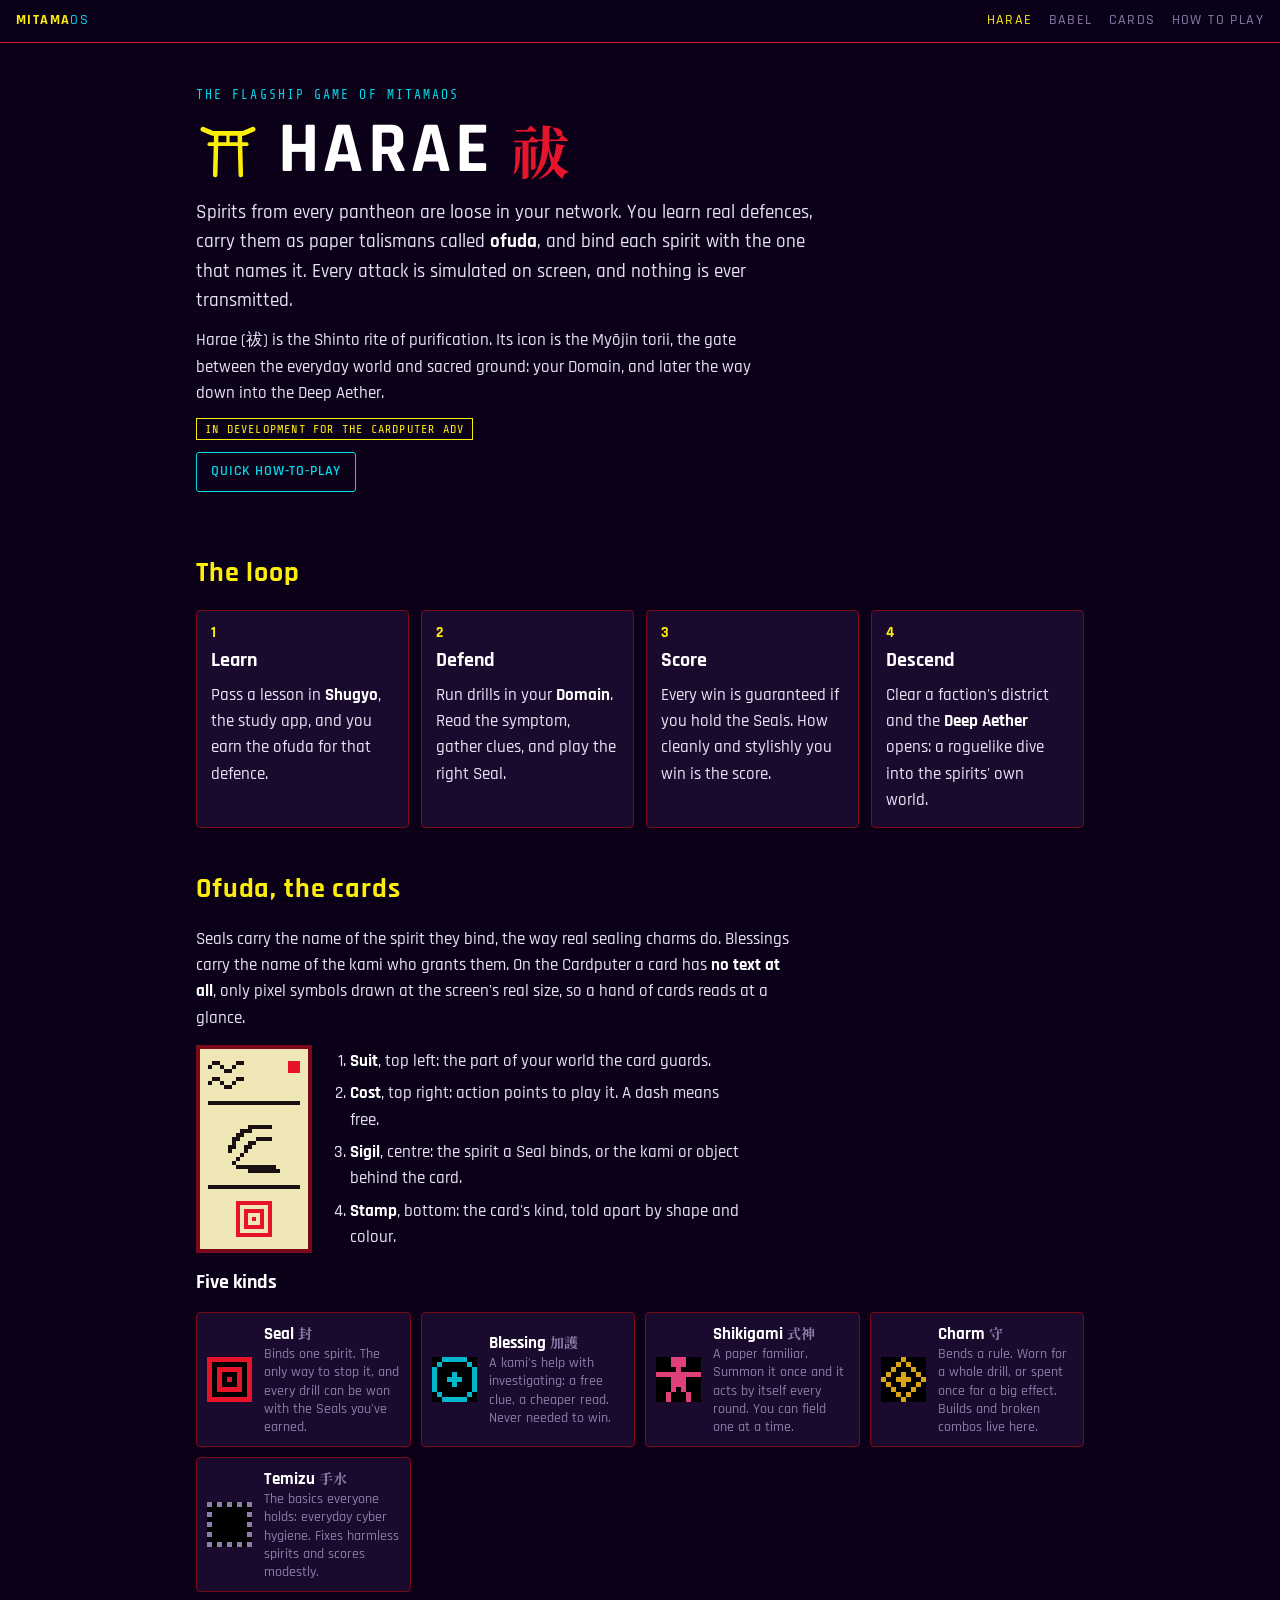
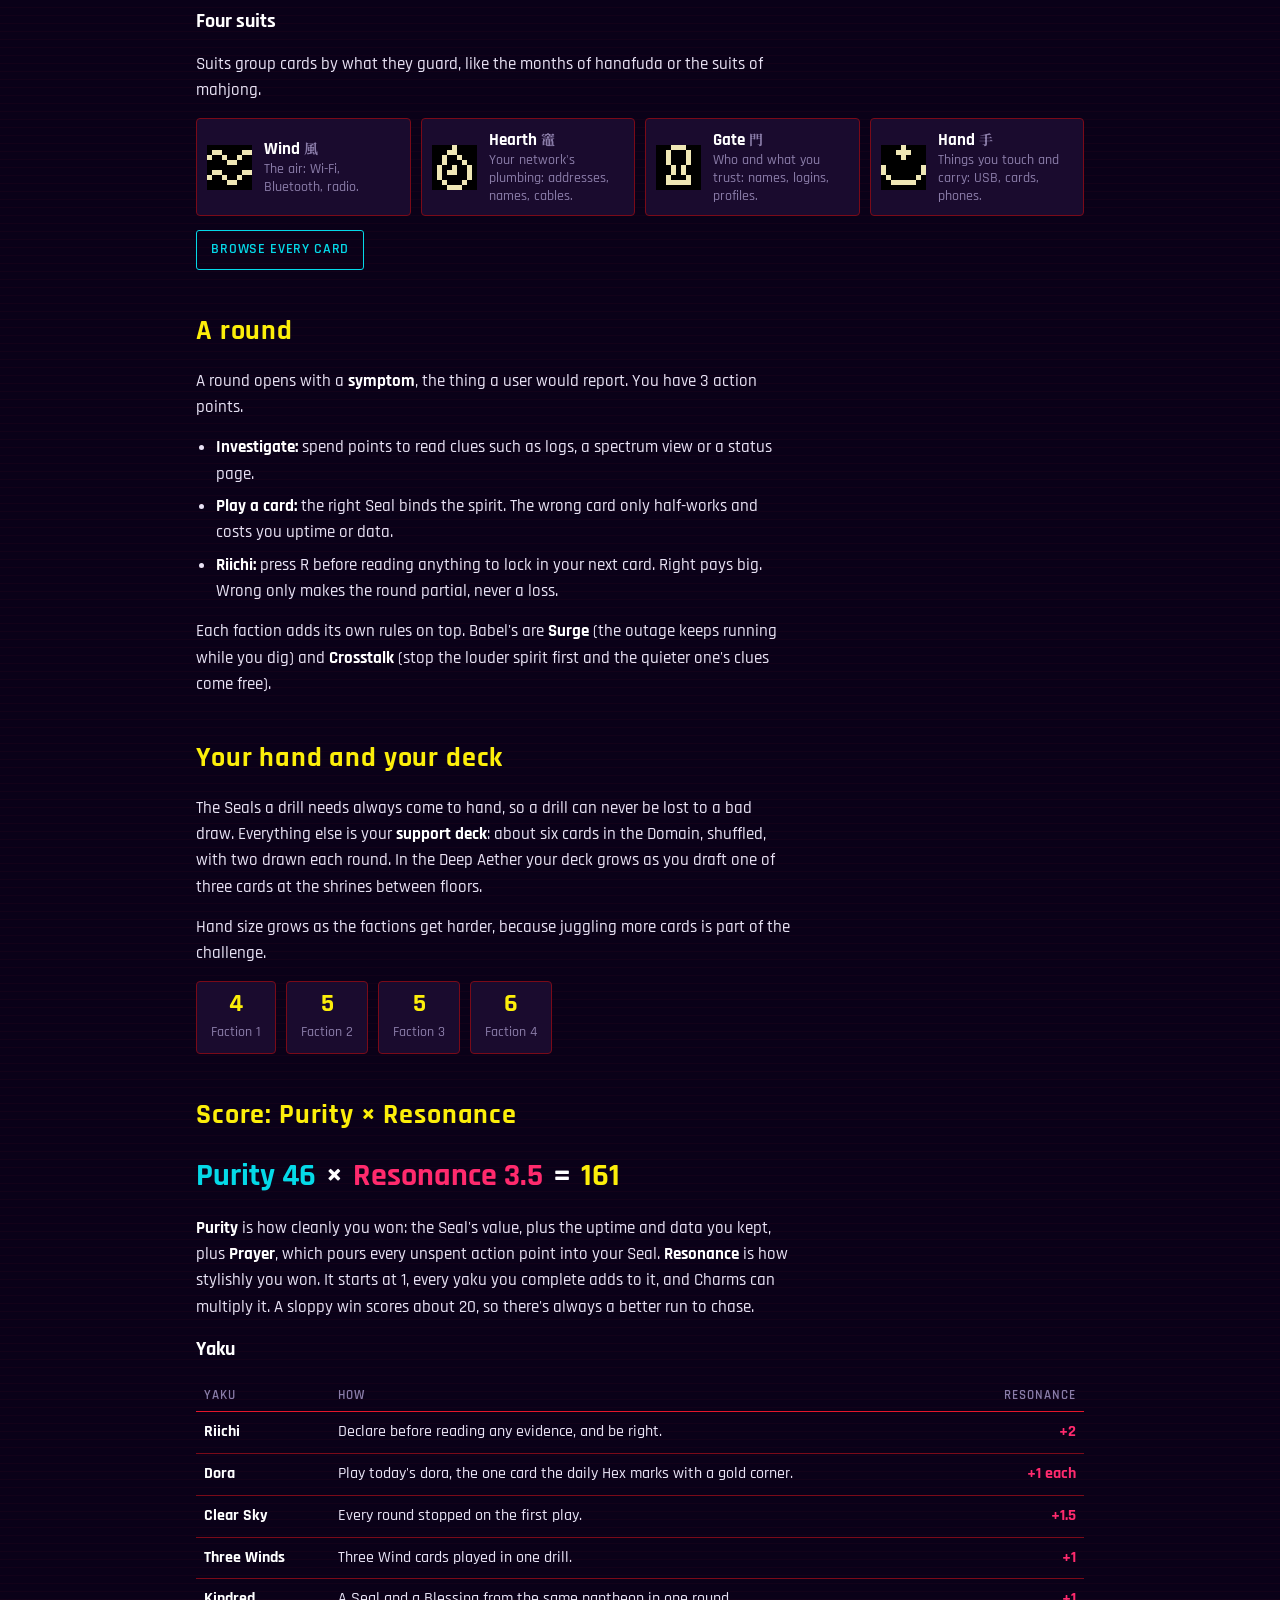
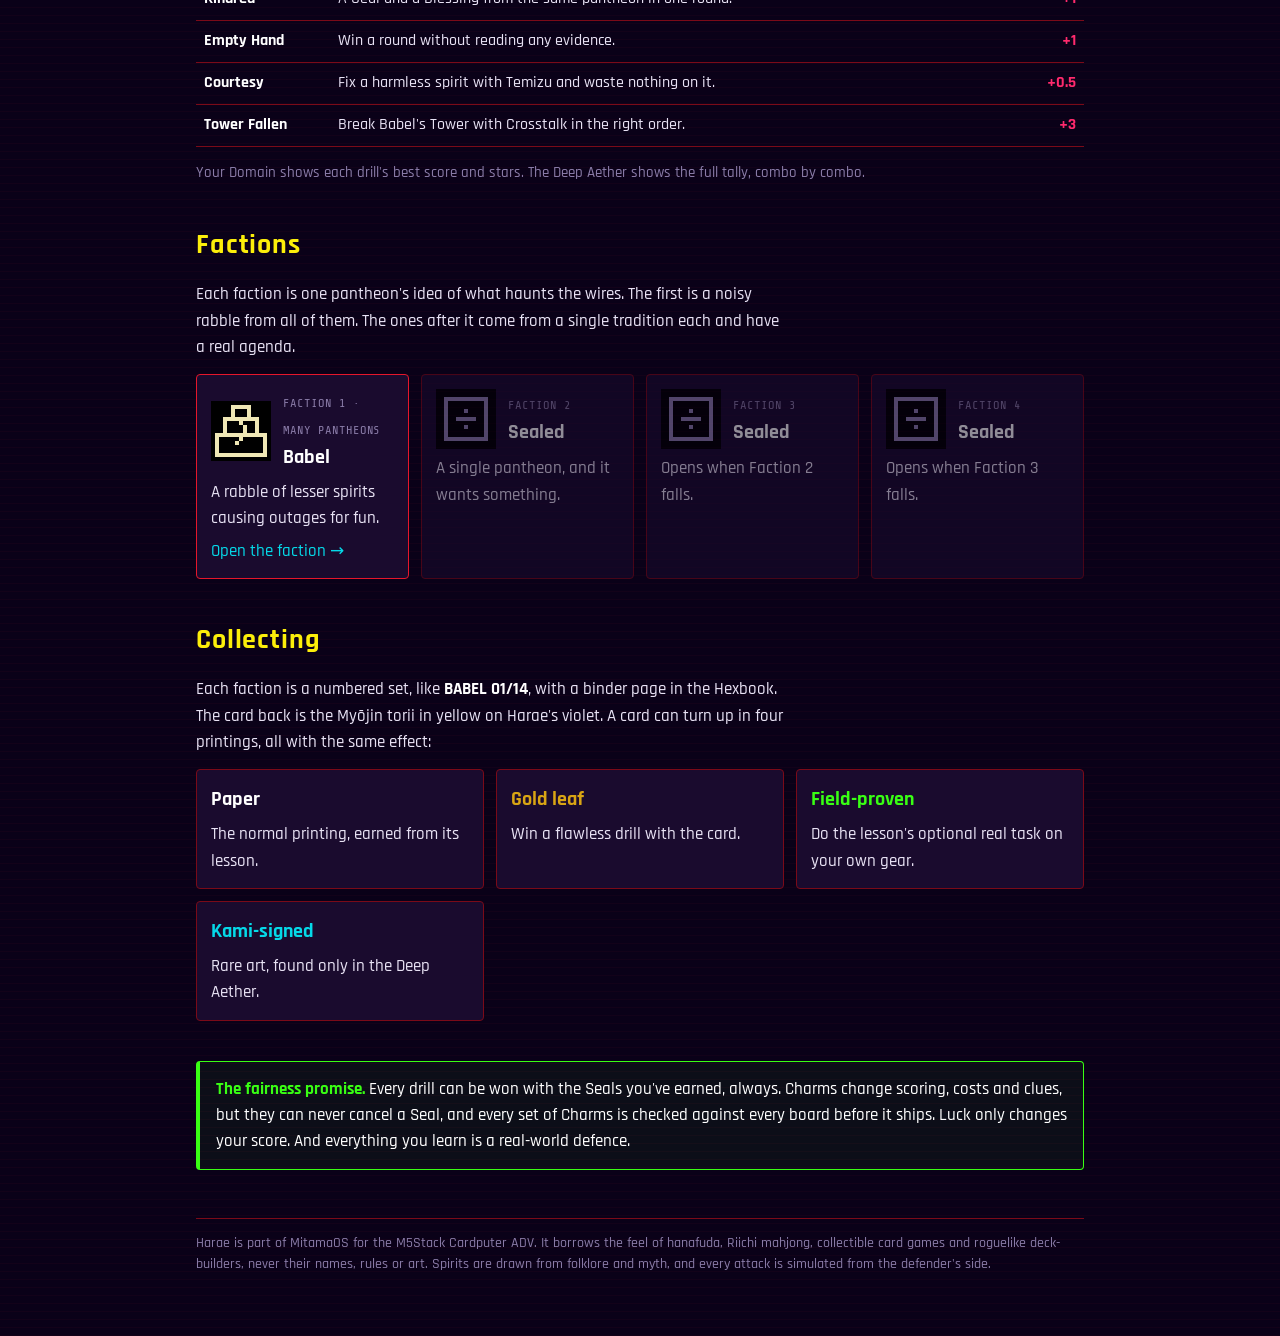
==== docs/harae/index.html @ 8ae55096 "Harae: design hub, Babel faction page and card gallery docs/harae/ holds the public design pages: in" ====
<!doctype html>
<html lang="en">
<head>
<meta charset="utf-8">
<meta name="viewport" content="width=device-width, initial-scale=1">
<title>Harae Design</title>
<meta name="description" content="The design of Harae, the card game in MitamaOS: learn real network defences, carry them as ofuda talismans, and purify the spirits of every pantheon.">
<link rel="preconnect" href="https://fonts.googleapis.com">
<link rel="preconnect" href="https://fonts.gstatic.com" crossorigin>
<link href="https://fonts.googleapis.com/css2?family=Rajdhani:wght@500;600;700&family=Share+Tech+Mono&family=Noto+Serif+JP:wght@900&display=swap" rel="stylesheet">
<link rel="stylesheet" href="harae.css">
<style>
.torii{width:64px;height:64px;flex:none}
.loop{display:grid;grid-template-columns:repeat(auto-fit,minmax(190px,1fr));gap:12px;counter-reset:s}
.loop .box{position:relative;padding-top:34px}
.loop .box::before{counter-increment:s;content:counter(s);position:absolute;top:10px;left:14px;color:var(--yellow);font-weight:700;font-size:15px;letter-spacing:.1em}
.fac{display:grid;grid-template-columns:repeat(auto-fill,minmax(200px,1fr));gap:12px}
.fac a.box{color:inherit;border-color:var(--red)}
.fac a.box:hover{background:#24103d;text-decoration:none}
.fac .locked{opacity:.55}
.fac canvas{width:60px;height:60px}
.hand{display:flex;gap:10px;flex-wrap:wrap}
.hand div{background:var(--panel);border:1px solid var(--red-dim);padding:8px 14px;border-radius:4px;text-align:center}
.hand b{display:block;font-size:26px;color:var(--yellow);line-height:1.1}
.hand small{color:var(--dim)}
.anat{display:flex;gap:18px;align-items:center;flex-wrap:wrap}
.anat canvas{width:116px;height:208px}
.anat ol{margin:0;padding-left:20px;display:flex;flex-direction:column;gap:6px;color:var(--text);max-width:46ch}
</style>
</head>
<body>
<nav><a class="home" href="../index.html"><b>Mitama</b>OS</a><span class="links"><a href="index.html" aria-current="page">Harae</a><a href="babel.html">Babel</a><a href="cards.html">Cards</a><a href="../harae.html">How to play</a></span></nav>
<div class="wrap">

<header class="hero">
  <span class="kicker">The flagship game of MitamaOS</span>
  <h1><svg class="torii" viewBox="0 0 24 24" fill="none" stroke="#FCEE0A" stroke-linecap="round" stroke-linejoin="round" aria-hidden="true"><polyline points="2.6,4.2 6.4,5.8 17.6,5.8 21.4,4.2" stroke-width="1.8"/><line x1="5" y1="9.8" x2="19" y2="9.8" stroke-width="1.4"/><line x1="7.6" y1="5.8" x2="7.2" y2="21.4" stroke-width="1.7"/><line x1="16.4" y1="5.8" x2="16.8" y2="21.4" stroke-width="1.7"/><line x1="12" y1="5.8" x2="12" y2="9.8" stroke-width="1.2"/></svg>HARAE<span class="jp">祓</span></h1>
  <p>Spirits from every pantheon are loose in your network. You learn real defences, carry them as paper talismans called <b>ofuda</b>, and bind each spirit with the one that names it. Every attack is simulated on screen, and nothing is ever transmitted.</p>
  <p class="txt" style="font-size:17px">Harae (祓) is the Shinto rite of purification. Its icon is the Myōjin torii, the gate between the everyday world and sacred ground: your Domain, and later the way down into the Deep Aether.</p>
  <span class="badge">IN DEVELOPMENT FOR THE CARDPUTER ADV</span>
  <p><a class="btn" href="../harae.html">Quick how-to-play</a></p>
</header>

<section>
  <h2>The loop</h2>
  <div class="loop">
    <div class="box"><h3>Learn</h3><p class="txt">Pass a lesson in <b>Shugyo</b>, the study app, and you earn the ofuda for that defence.</p></div>
    <div class="box"><h3>Defend</h3><p class="txt">Run drills in your <b>Domain</b>. Read the symptom, gather clues, and play the right Seal.</p></div>
    <div class="box"><h3>Score</h3><p class="txt">Every win is guaranteed if you hold the Seals. How cleanly and stylishly you win is the score.</p></div>
    <div class="box"><h3>Descend</h3><p class="txt">Clear a faction's district and the <b>Deep Aether</b> opens: a roguelike dive into the spirits' own world.</p></div>
  </div>
</section>

<section>
  <h2>Ofuda, the cards</h2>
  <p class="txt">Seals carry the name of the spirit they bind, the way real sealing charms do. Blessings carry the name of the kami who grants them. On the Cardputer a card has <b>no text at all</b>, only pixel symbols drawn at the screen's real size, so a hand of cards reads at a glance.</p>
  <div class="anat"><canvas id="anat" class="px" width="116" height="208"></canvas>
    <ol><li><b>Suit</b>, top left: the part of your world the card guards.</li><li><b>Cost</b>, top right: action points to play it. A dash means free.</li><li><b>Sigil</b>, centre: the spirit a Seal binds, or the kami or object behind the card.</li><li><b>Stamp</b>, bottom: the card's kind, told apart by shape and colour.</li></ol></div>
  <h3>Five kinds</h3>
  <div class="legend" id="kinds"></div>
  <h3>Four suits</h3>
  <p class="txt">Suits group cards by what they guard, like the months of hanafuda or the suits of mahjong.</p>
  <div class="legend" id="suits"></div>
  <p><a class="btn" href="cards.html">Browse every card</a></p>
</section>

<section>
  <h2>A round</h2>
  <p class="txt">A round opens with a <b>symptom</b>, the thing a user would report. You have 3 action points.</p>
  <ul>
    <li><b>Investigate:</b> spend points to read clues such as logs, a spectrum view or a status page.</li>
    <li><b>Play a card:</b> the right Seal binds the spirit. The wrong card only half-works and costs you uptime or data.</li>
    <li><b>Riichi:</b> press R before reading anything to lock in your next card. Right pays big. Wrong only makes the round partial, never a loss.</li>
  </ul>
  <p class="txt">Each faction adds its own rules on top. Babel's are <b>Surge</b> (the outage keeps running while you dig) and <b>Crosstalk</b> (stop the louder spirit first and the quieter one's clues come free).</p>
</section>

<section>
  <h2>Your hand and your deck</h2>
  <p class="txt">The Seals a drill needs always come to hand, so a drill can never be lost to a bad draw. Everything else is your <b>support deck</b>: about six cards in the Domain, shuffled, with two drawn each round. In the Deep Aether your deck grows as you draft one of three cards at the shrines between floors.</p>
  <p class="txt">Hand size grows as the factions get harder, because juggling more cards is part of the challenge.</p>
  <div class="hand"><div><b>4</b><small>Faction 1</small></div><div><b>5</b><small>Faction 2</small></div><div><b>5</b><small>Faction 3</small></div><div><b>6</b><small>Faction 4</small></div></div>
</section>

<section>
  <h2>Score: Purity × Resonance</h2>
  <div class="math"><span class="p">Purity 46</span><span>×</span><span class="r">Resonance 3.5</span><span>=</span><span class="s">161</span></div>
  <p class="txt"><b>Purity</b> is how cleanly you won: the Seal's value, plus the uptime and data you kept, plus <b>Prayer</b>, which pours every unspent action point into your Seal. <b>Resonance</b> is how stylishly you won. It starts at 1, every yaku you complete adds to it, and Charms can multiply it. A sloppy win scores about 20, so there's always a better run to chase.</p>
  <h3>Yaku</h3>
  <div class="scroll"><table class="tbl"><thead><tr><th>Yaku</th><th>How</th><th style="text-align:right">Resonance</th></tr></thead><tbody>
    <tr><td><b>Riichi</b></td><td>Declare before reading any evidence, and be right.</td><td class="n">+2</td></tr>
    <tr><td><b>Dora</b></td><td>Play today's dora, the one card the daily Hex marks with a gold corner.</td><td class="n">+1 each</td></tr>
    <tr><td><b>Clear Sky</b></td><td>Every round stopped on the first play.</td><td class="n">+1.5</td></tr>
    <tr><td><b>Three Winds</b></td><td>Three Wind cards played in one drill.</td><td class="n">+1</td></tr>
    <tr><td><b>Kindred</b></td><td>A Seal and a Blessing from the same pantheon in one round.</td><td class="n">+1</td></tr>
    <tr><td><b>Empty Hand</b></td><td>Win a round without reading any evidence.</td><td class="n">+1</td></tr>
    <tr><td><b>Courtesy</b></td><td>Fix a harmless spirit with Temizu and waste nothing on it.</td><td class="n">+0.5</td></tr>
    <tr><td><b>Tower Fallen</b></td><td>Break Babel's Tower with Crosstalk in the right order.</td><td class="n">+3</td></tr>
  </tbody></table></div>
  <p class="cap">Your Domain shows each drill's best score and stars. The Deep Aether shows the full tally, combo by combo.</p>
</section>

<section>
  <h2>Factions</h2>
  <p class="txt">Each faction is one pantheon's idea of what haunts the wires. The first is a noisy rabble from all of them. The ones after it come from a single tradition each and have a real agenda.</p>
  <div class="fac" id="fac"></div>
</section>

<section>
  <h2>Collecting</h2>
  <p class="txt">Each faction is a numbered set, like <b>BABEL 01/14</b>, with a binder page in the Hexbook. The card back is the Myōjin torii in yellow on Harae's violet. A card can turn up in four printings, all with the same effect:</p>
  <div class="grid">
    <div class="box"><h3>Paper</h3><p class="txt">The normal printing, earned from its lesson.</p></div>
    <div class="box"><h3 style="color:var(--gold)">Gold leaf</h3><p class="txt">Win a flawless drill with the card.</p></div>
    <div class="box"><h3 style="color:var(--green)">Field-proven</h3><p class="txt">Do the lesson's optional real task on your own gear.</p></div>
    <div class="box"><h3 style="color:var(--cyan)">Kami-signed</h3><p class="txt">Rare art, found only in the Deep Aether.</p></div>
  </div>
</section>

<section>
  <div class="promise"><p><b>The fairness promise.</b> Every drill can be won with the Seals you've earned, always. Charms change scoring, costs and clues, but they can never cancel a Seal, and every set of Charms is checked against every board before it ships. Luck only changes your score. And everything you learn is a real-world defence.</p></div>
</section>

<footer>Harae is part of MitamaOS for the M5Stack Cardputer ADV. It borrows the feel of hanafuda, Riichi mahjong, collectible card games and roguelike deck-builders, never their names, rules or art. Spirits are drawn from folklore and myth, and every attack is simulated from the defender's side.</footer>
</div>
<script src="ofuda.js"></script>
<script>
(function(){const O=window.Ofuda;
O.slipS(document.getElementById("anat").getContext("2d"),0,0,O.card("frames"),4,false);
function leg(id,obj,isKind){const el=document.getElementById(id);for(const k in obj){const v=obj[k];const d=document.createElement("div");d.className="sym";
  d.innerHTML=`<canvas width="27" height="27"></canvas><div><b>${v.name} <span class="jp" style="color:var(--dim);font-size:14px">${v.jp}</span></b><small>${v.desc}</small></div>`;el.appendChild(d);
  const x=d.querySelector("canvas").getContext("2d");x.fillStyle="#000";x.fillRect(0,0,27,27);O.bm(x,k,0,0,isKind?O.INK[k]:"#efe7b5",3)}}
leg("kinds",O.KINDS,true);leg("suits",O.SUITS,false);
const F=[["babel.html","tower","Babel","Faction 1 · Many pantheons","A rabble of lesser spirits causing outages for fun.",false],
 [null,"sealed","Sealed","Faction 2","A single pantheon, and it wants something.",true],
 [null,"sealed","Sealed","Faction 3","Opens when Faction 2 falls.",true],
 [null,"sealed","Sealed","Faction 4","Opens when Faction 3 falls.",true]];
const fac=document.getElementById("fac");
for(const [href,sp,name,tag,desc,locked] of F){const d=document.createElement(href?"a":"div");if(href)d.href=href;d.className="box"+(locked?" locked":"");
  d.innerHTML=`<div class="t"><canvas class="px" width="60" height="60"></canvas><div><span class="tag">${tag}</span><h3>${name}</h3></div></div><p class="txt">${desc}</p>${href?'<span style="color:var(--cyan)">Open the faction →</span>':""}`;
  fac.appendChild(d);const x=d.querySelector("canvas").getContext("2d");x.fillStyle="#000";x.fillRect(0,0,60,60);O.spirit(x,sp,0,0,locked?"#8c7dad":"#efe7b5",4)}
})();
</script>
</body>
</html>
---- docs/harae/harae.css ----
:root{--red:#E5162B;--red-dim:#7A0A18;--yellow:#FCEE0A;--magenta:#FF2A6D;--cyan:#05D9E8;--green:#39FF14;--bg:#0A0118;--panel:#1A0B2E;--dim:#8A7CA8;--text:#e8e2f4;--ember:#ff6d00;--gold:#d9a514;--rose:#e0407a}
*{box-sizing:border-box}
html,body{margin:0}
body{background:var(--bg);color:#fff;font:17px/1.55 'Rajdhani',system-ui,sans-serif;font-weight:500;
 background-image:repeating-linear-gradient(0deg,rgba(229,22,43,.04) 0 1px,transparent 1px 8px);overflow-x:hidden}
.wrap{max-width:920px;margin:0 auto;padding:0 16px 60px}
a{color:var(--cyan);text-decoration:none}
a:hover{text-decoration:underline}
nav{position:sticky;top:0;z-index:20;background:var(--bg);border-bottom:1px solid var(--red);display:flex;flex-wrap:wrap;gap:6px 18px;justify-content:space-between;align-items:center;padding:10px 16px;font-size:14px;letter-spacing:.1em;text-transform:uppercase}
nav .home b{color:var(--yellow)}
nav .links{display:flex;flex-wrap:wrap;gap:4px 16px}
nav .links a{color:var(--dim)}
nav .links a[aria-current]{color:var(--yellow)}
h1,h2,h3{margin:0;text-wrap:balance}
p{margin:0}
.hero{padding:44px 0 20px;display:flex;flex-direction:column;gap:12px}
.kicker{font:13px 'Share Tech Mono',monospace;letter-spacing:.16em;color:var(--cyan);text-transform:uppercase}
.hero h1{font-size:clamp(44px,9vw,72px);line-height:1;letter-spacing:.06em;display:flex;align-items:center;gap:.25em;flex-wrap:wrap}
.hero h1 .jp{font-family:'Noto Serif JP',serif;color:var(--red);font-size:.8em}
.hero p{font-size:19px;max-width:62ch;color:var(--text)}
.badge{display:inline-block;border:1px solid var(--yellow);color:var(--yellow);font:12px 'Share Tech Mono',monospace;letter-spacing:.1em;padding:3px 8px;align-self:flex-start}
section{display:flex;flex-direction:column;gap:14px;padding-top:40px}
h2{font-size:28px;color:var(--yellow);letter-spacing:.03em}
h3{font-size:20px;color:#fff}
.txt{max-width:66ch;color:var(--text)}
b{color:#fff}
.cap{color:var(--dim);font-size:15px}
.grid{display:grid;grid-template-columns:repeat(auto-fill,minmax(240px,1fr));gap:12px}
.box{background:var(--panel);border:1px solid var(--red-dim);border-radius:4px;padding:14px;display:flex;flex-direction:column;gap:6px;min-width:0}
.box .t{display:flex;gap:12px;align-items:center}
.px{image-rendering:pixelated;flex:none;background:#000;display:block}
.sym{display:flex;gap:12px;align-items:center;background:var(--panel);border:1px solid var(--red-dim);border-radius:4px;padding:10px;min-width:0}
.sym canvas{image-rendering:pixelated;width:45px;height:45px;flex:none;background:#000}
.sym div{min-width:0;line-height:1.3}
.sym b{display:block}
.sym small{color:var(--dim);font-size:14px;display:block}
.legend{display:grid;grid-template-columns:repeat(auto-fill,minmax(200px,1fr));gap:10px}
.jp{font-family:'Noto Serif JP',serif}
.math{font-size:clamp(22px,5vw,32px);font-weight:700;display:flex;gap:10px;flex-wrap:wrap;align-items:baseline}
.math .p{color:var(--cyan)}.math .r{color:var(--magenta)}.math .s{color:var(--yellow)}
ul{margin:0;padding-left:20px;display:flex;flex-direction:column;gap:6px;max-width:66ch;color:var(--text)}
.tbl{width:100%;border-collapse:collapse;font-size:16px}
.tbl th{text-align:left;color:var(--dim);font-weight:600;font-size:13px;letter-spacing:.08em;text-transform:uppercase;border-bottom:1px solid var(--red);padding:6px 8px}
.tbl td{border-bottom:1px solid var(--red-dim);padding:8px;vertical-align:top;color:var(--text)}
.tbl td.n{color:var(--magenta);font-weight:700;white-space:nowrap;text-align:right}
.scroll{overflow-x:auto;max-width:100%}
.promise{border:1px solid var(--green);border-left-width:4px;background:rgba(57,255,20,.05);padding:14px 16px;border-radius:4px}
.promise b{color:var(--green)}
.quote{color:var(--magenta);font-style:italic}
.tag{font:12px 'Share Tech Mono',monospace;letter-spacing:.08em;text-transform:uppercase;color:var(--dim)}
.screen{background:#1b1b1f;border:1px solid #33333a;border-radius:10px;padding:10px;max-width:520px}
.screen canvas{display:block;width:100%;height:auto}
.btn{display:inline-block;border:1px solid var(--cyan);color:var(--cyan);padding:8px 14px;border-radius:3px;letter-spacing:.06em;text-transform:uppercase;font-size:14px;font-weight:600}
.btn:hover{background:rgba(5,217,232,.1);text-decoration:none}
footer{margin-top:48px;color:var(--dim);font-size:14px;border-top:1px solid var(--red-dim);padding-top:14px}
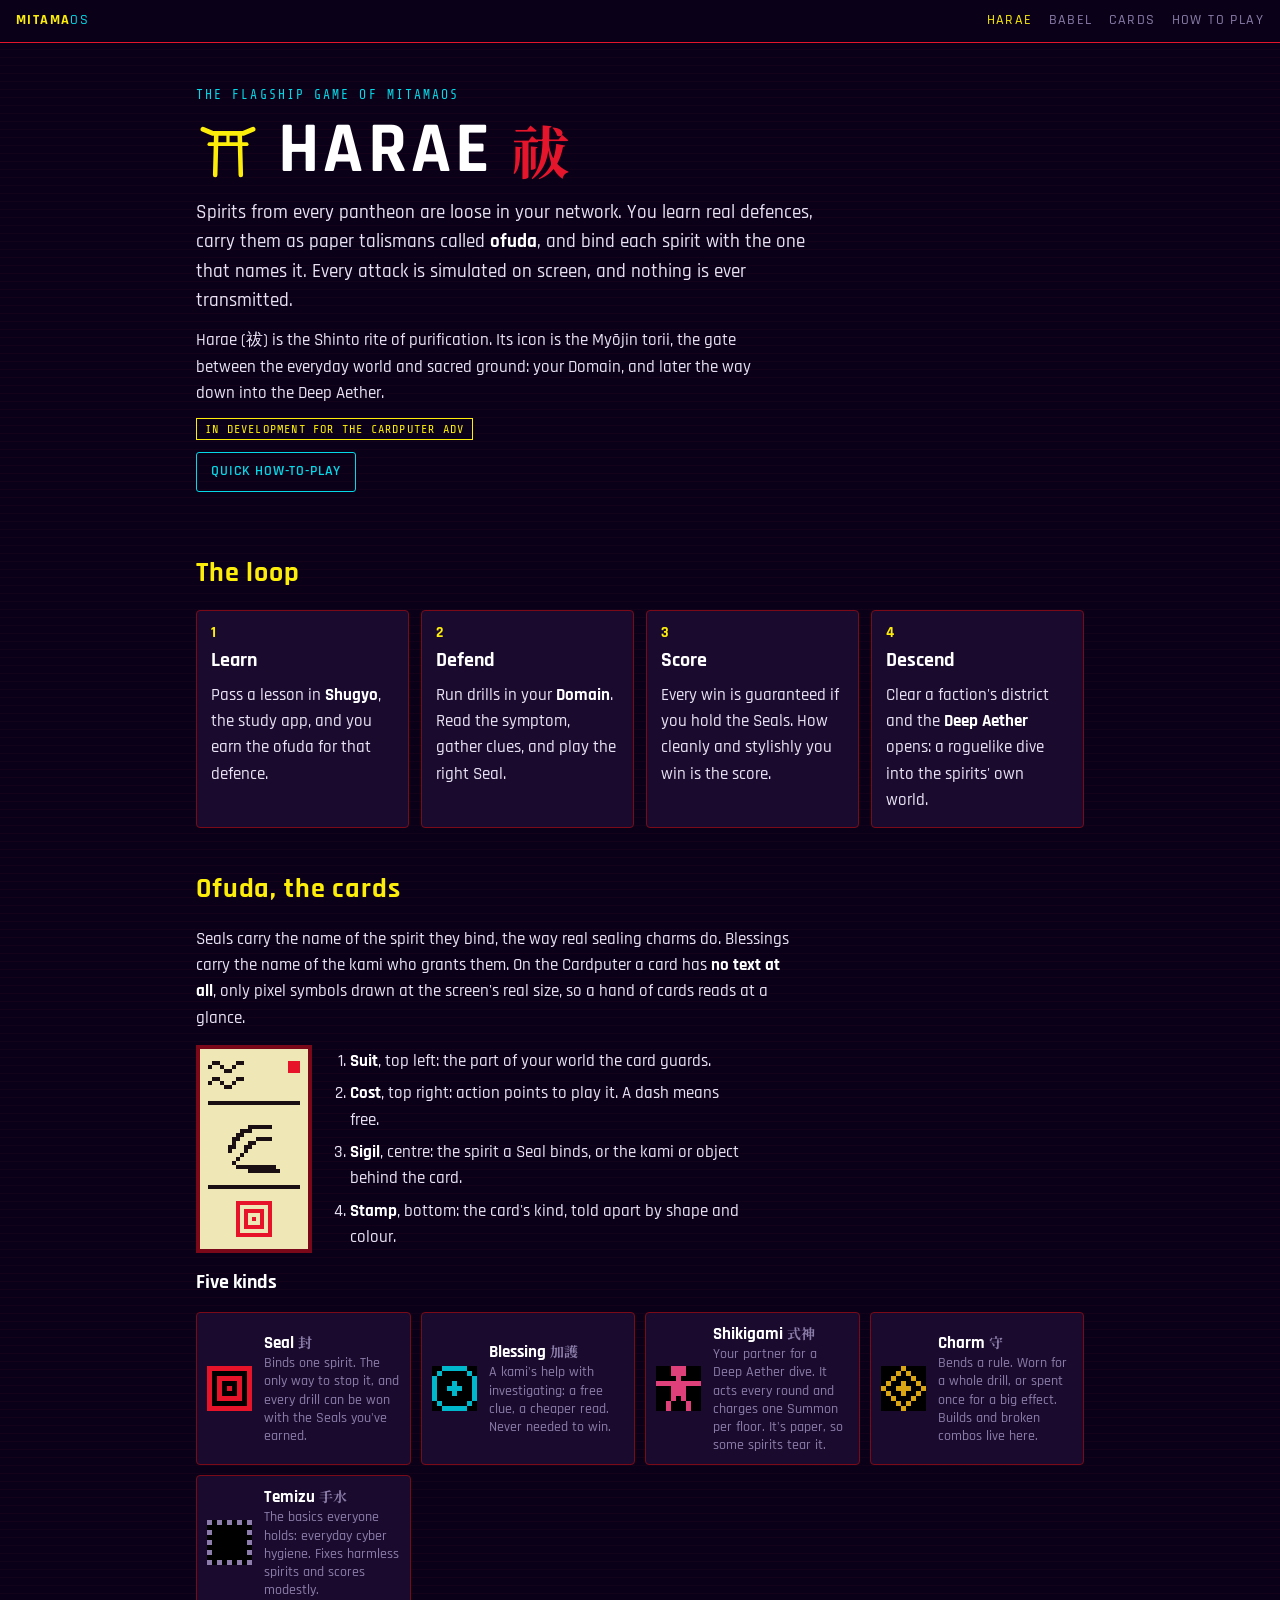
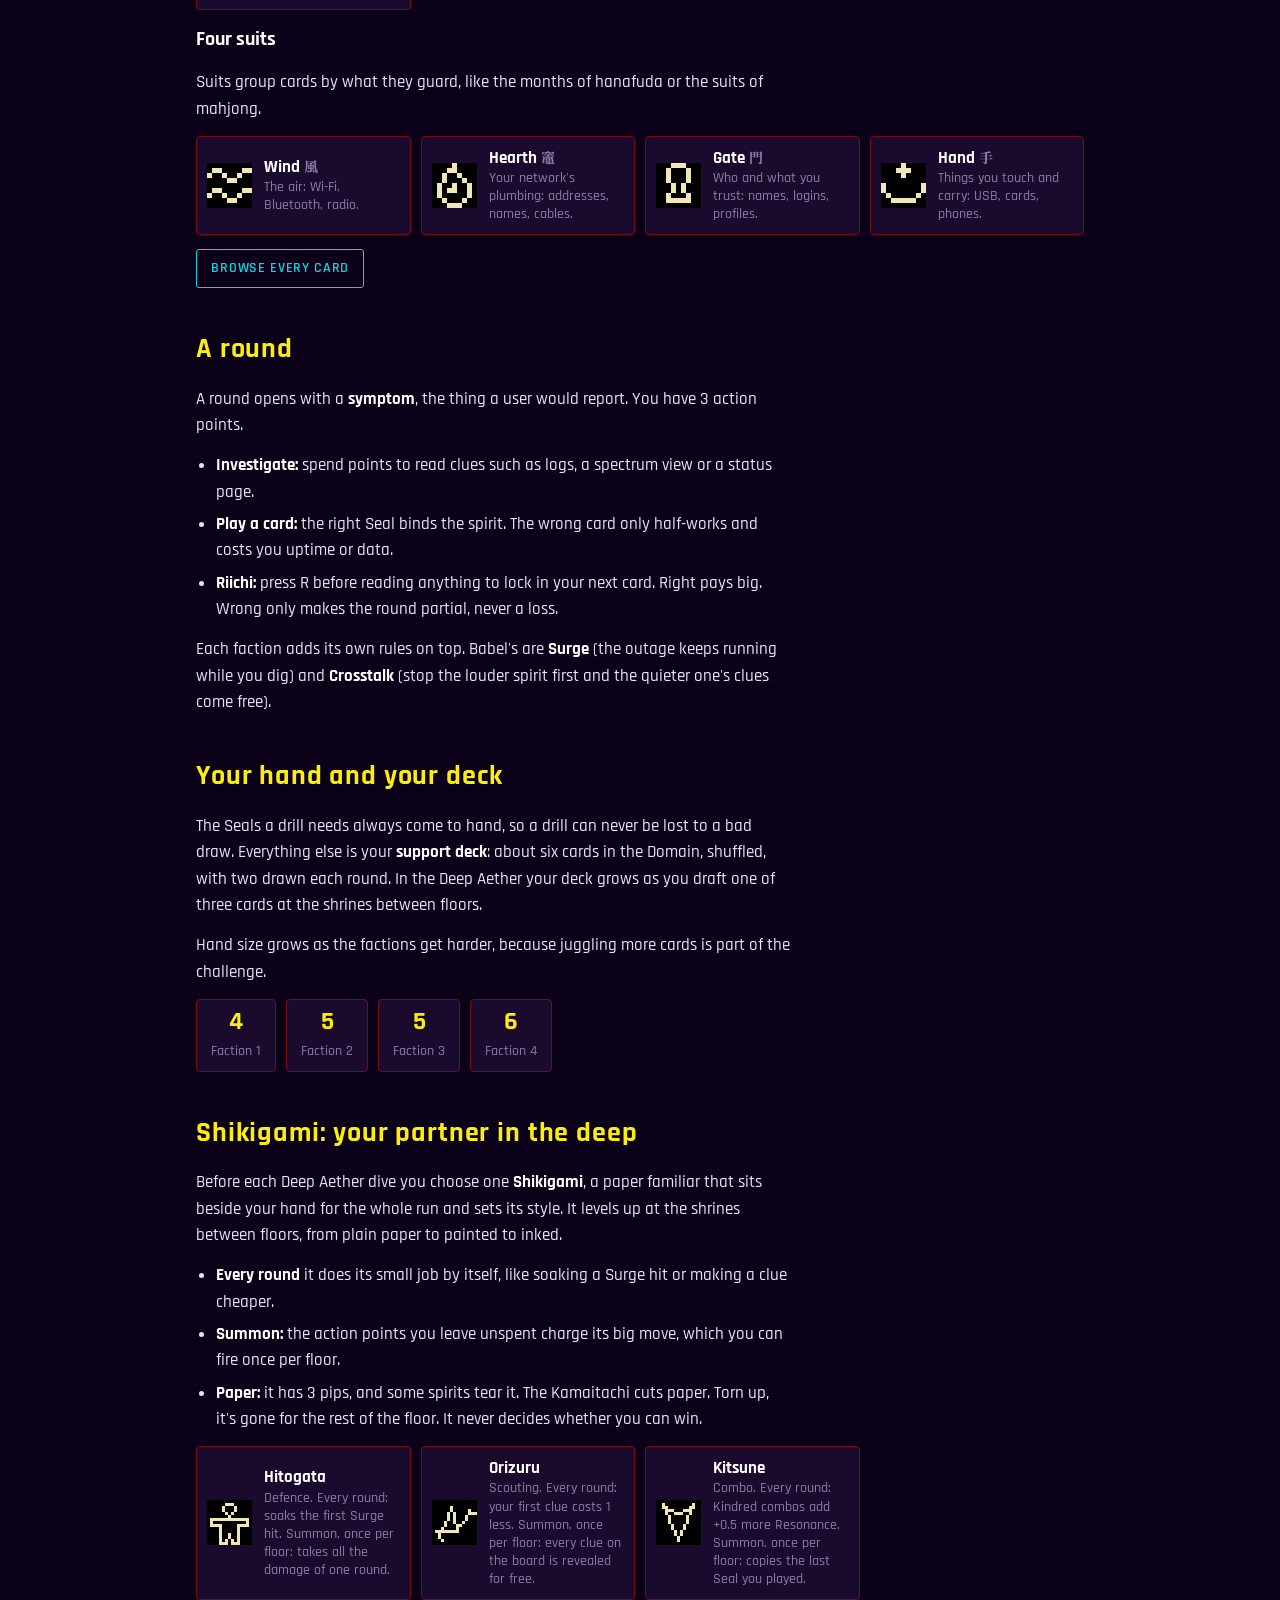
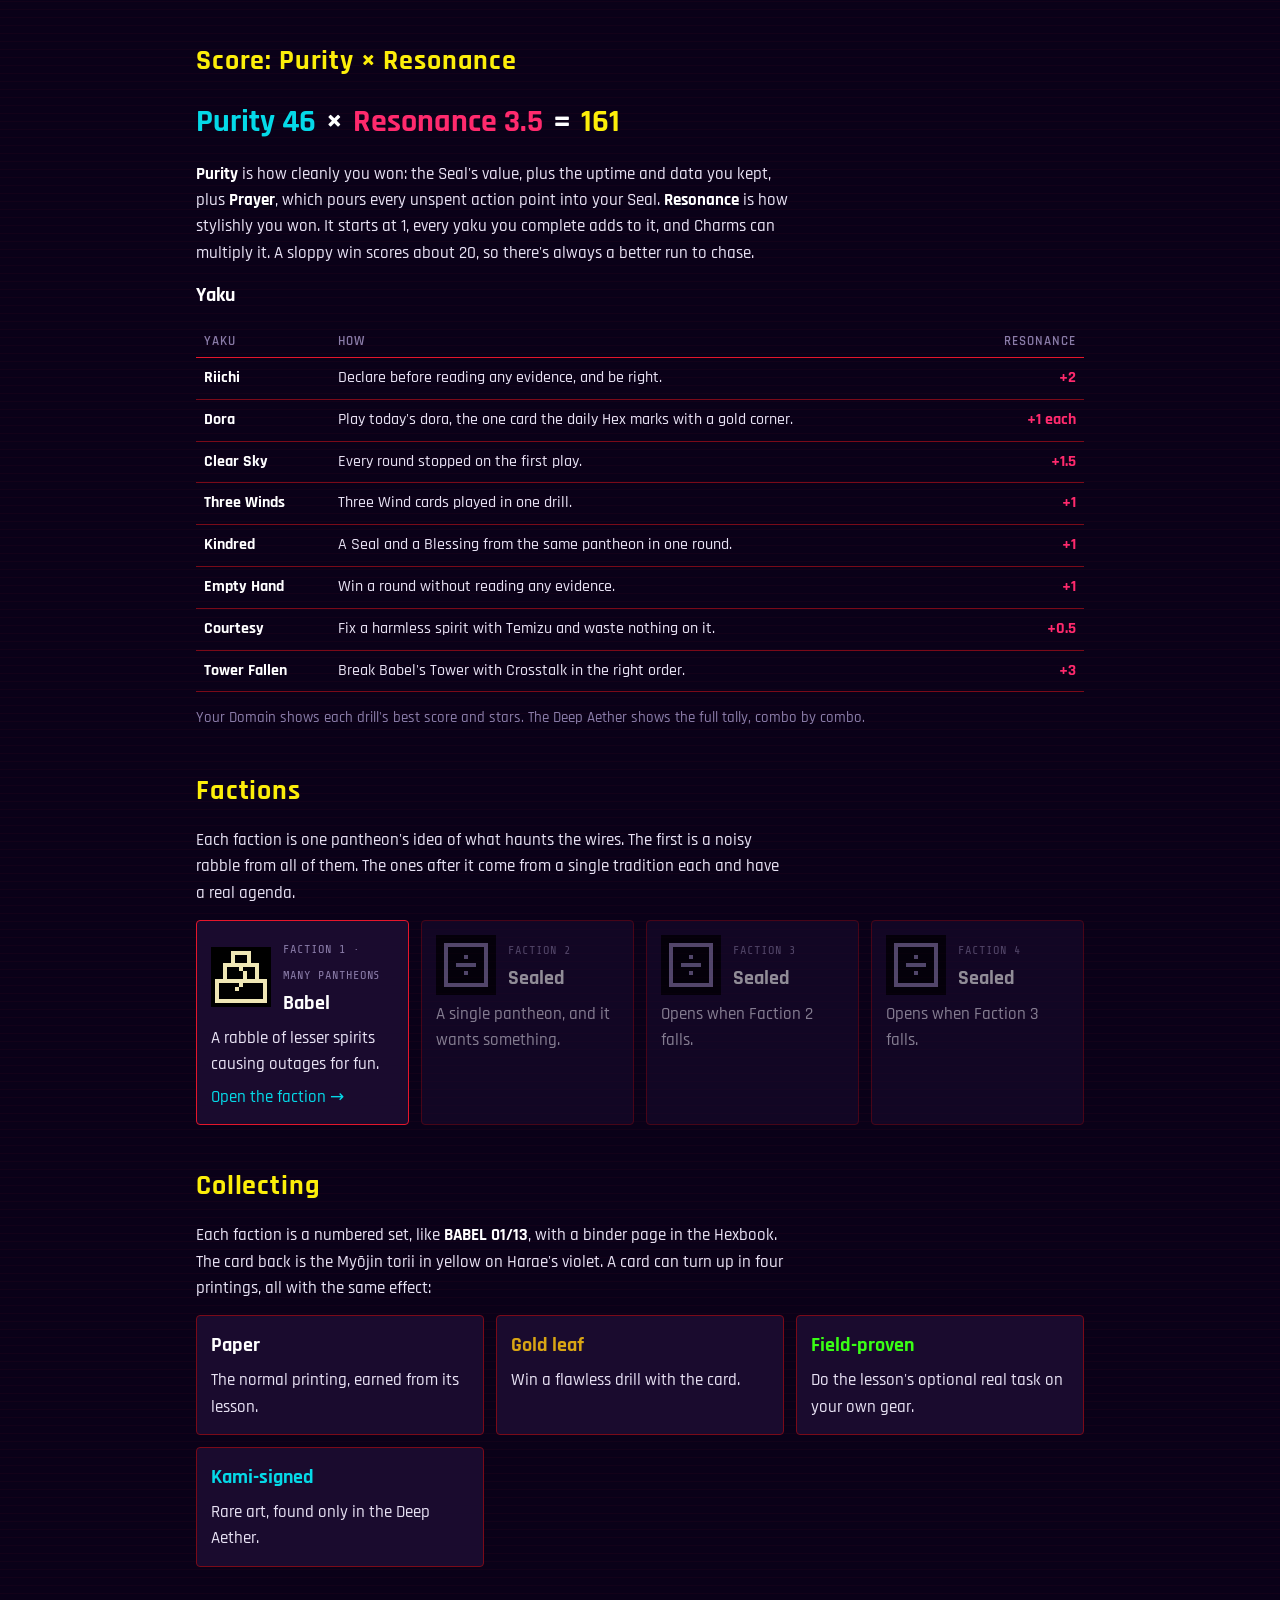
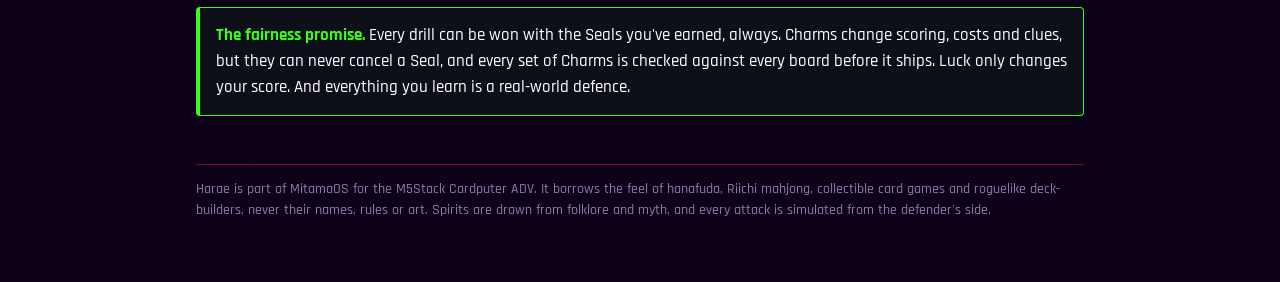
==== commit 78edda2b: "Harae: Shikigami become Deep Aether partners Shikigami leave the Babel set (now 01/13) and get their" ====
--- a/docs/harae/index.html
+++ b/docs/harae/index.html
@@ -83,6 +83,17 @@
 </section>
 
 <section>
+  <h2>Shikigami: your partner in the deep</h2>
+  <p class="txt">Before each Deep Aether dive you choose one <b>Shikigami</b>, a paper familiar that sits beside your hand for the whole run and sets its style. It levels up at the shrines between floors, from plain paper to painted to inked.</p>
+  <ul>
+    <li><b>Every round</b> it does its small job by itself, like soaking a Surge hit or making a clue cheaper.</li>
+    <li><b>Summon:</b> the action points you leave unspent charge its big move, which you can fire once per floor.</li>
+    <li><b>Paper:</b> it has 3 pips, and some spirits tear it. The Kamaitachi cuts paper. Torn up, it's gone for the rest of the floor. It never decides whether you can win.</li>
+  </ul>
+  <div class="legend" id="shiki"></div>
+</section>
+
+<section>
   <h2>Score: Purity × Resonance</h2>
   <div class="math"><span class="p">Purity 46</span><span>×</span><span class="r">Resonance 3.5</span><span>=</span><span class="s">161</span></div>
   <p class="txt"><b>Purity</b> is how cleanly you won: the Seal's value, plus the uptime and data you kept, plus <b>Prayer</b>, which pours every unspent action point into your Seal. <b>Resonance</b> is how stylishly you won. It starts at 1, every yaku you complete adds to it, and Charms can multiply it. A sloppy win scores about 20, so there's always a better run to chase.</p>
@@ -108,7 +119,7 @@
 
 <section>
   <h2>Collecting</h2>
-  <p class="txt">Each faction is a numbered set, like <b>BABEL 01/14</b>, with a binder page in the Hexbook. The card back is the Myōjin torii in yellow on Harae's violet. A card can turn up in four printings, all with the same effect:</p>
+  <p class="txt">Each faction is a numbered set, like <b>BABEL 01/13</b>, with a binder page in the Hexbook. The card back is the Myōjin torii in yellow on Harae's violet. A card can turn up in four printings, all with the same effect:</p>
   <div class="grid">
     <div class="box"><h3>Paper</h3><p class="txt">The normal printing, earned from its lesson.</p></div>
     <div class="box"><h3 style="color:var(--gold)">Gold leaf</h3><p class="txt">Win a flawless drill with the card.</p></div>
@@ -131,6 +142,8 @@
   d.innerHTML=`<canvas width="27" height="27"></canvas><div><b>${v.name} <span class="jp" style="color:var(--dim);font-size:14px">${v.jp}</span></b><small>${v.desc}</small></div>`;el.appendChild(d);
   const x=d.querySelector("canvas").getContext("2d");x.fillStyle="#000";x.fillRect(0,0,27,27);O.bm(x,k,0,0,isKind?O.INK[k]:"#efe7b5",3)}}
 leg("kinds",O.KINDS,true);leg("suits",O.SUITS,false);
+const sh=document.getElementById("shiki");for(const c of O.CARDS.filter(c=>c.set==="SHIKI")){const a=document.createElement("a");a.className="sym";a.href="cards.html#"+c.id;a.style.color="inherit";
+  a.innerHTML=`<canvas width="45" height="45"></canvas><div><b>${c.name}</b><small>${c.style}. ${c.effect}</small></div>`;sh.appendChild(a);const x=a.querySelector("canvas").getContext("2d");x.fillStyle="#000";x.fillRect(0,0,45,45);O.spirit(x,c.sp,0,0,"#efe7b5",3)}
 const F=[["babel.html","tower","Babel","Faction 1 · Many pantheons","A rabble of lesser spirits causing outages for fun.",false],
  [null,"sealed","Sealed","Faction 2","A single pantheon, and it wants something.",true],
  [null,"sealed","Sealed","Faction 3","Opens when Faction 2 falls.",true],
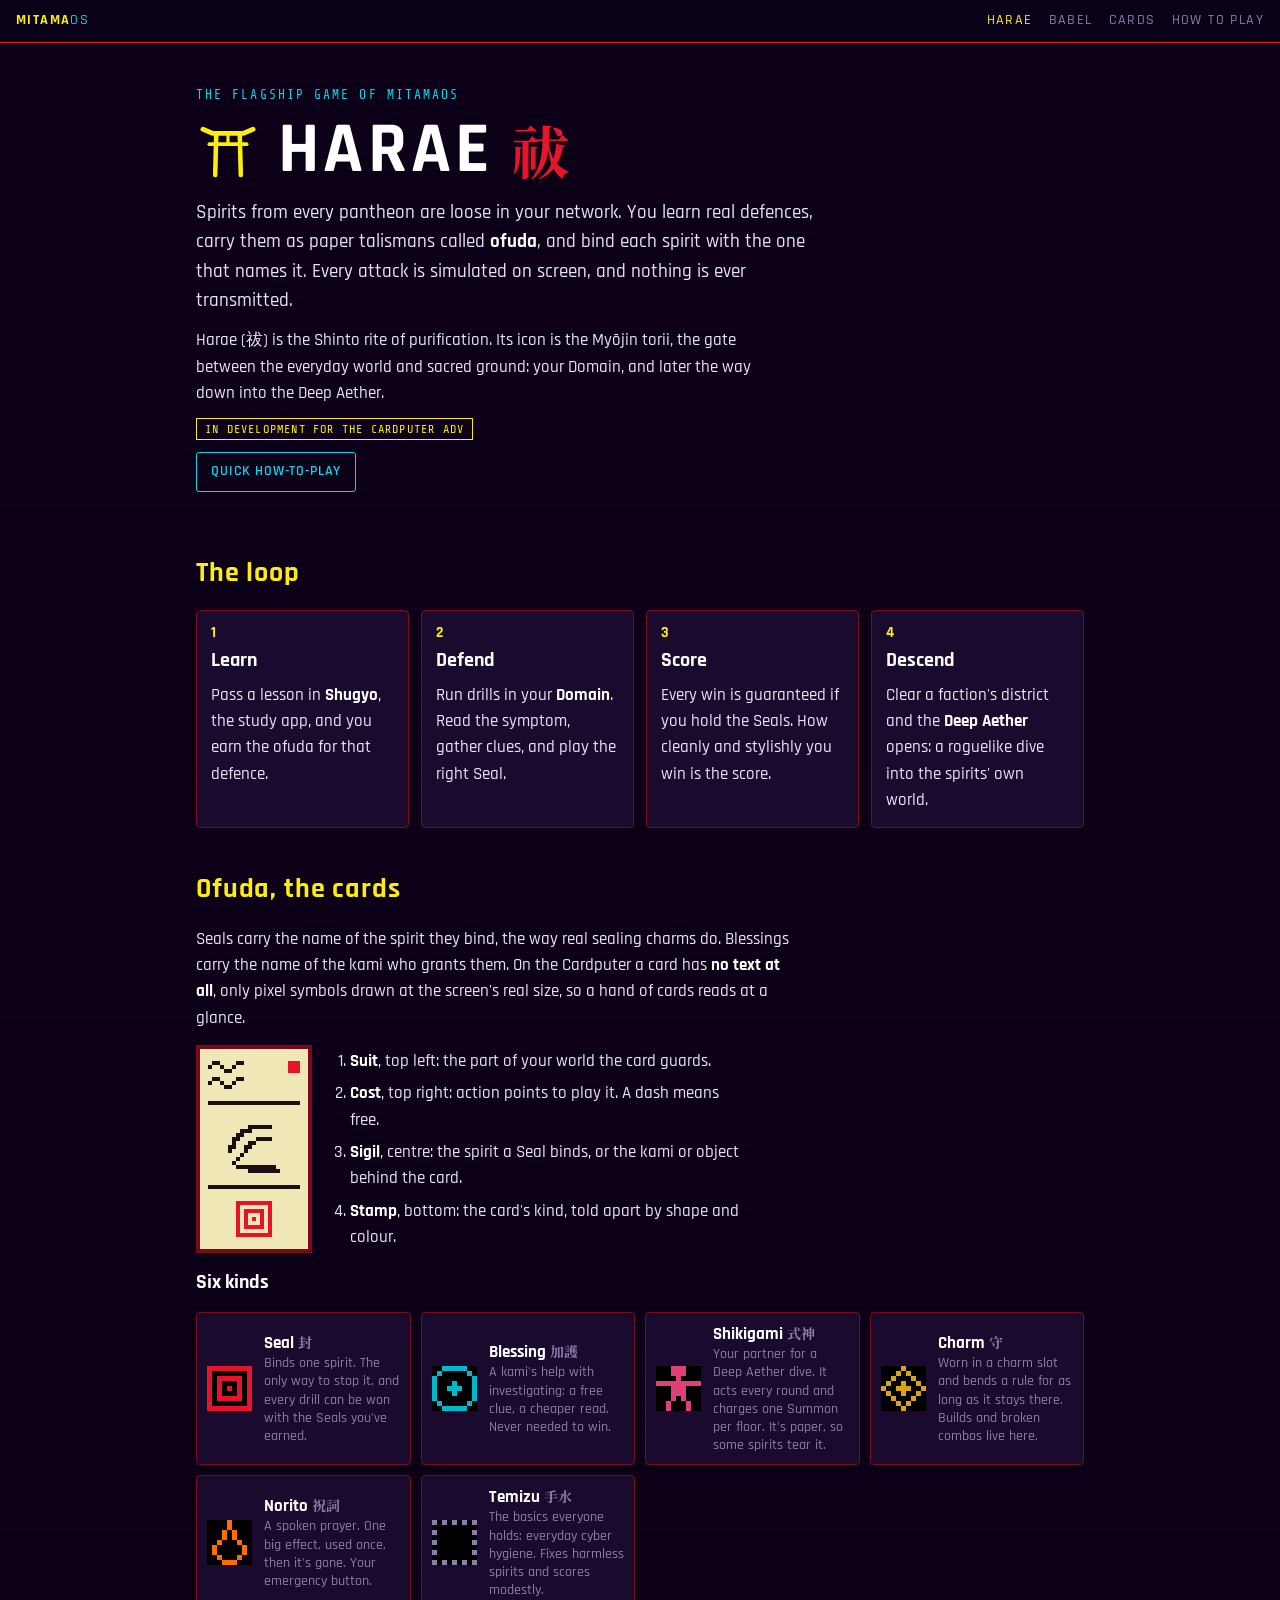
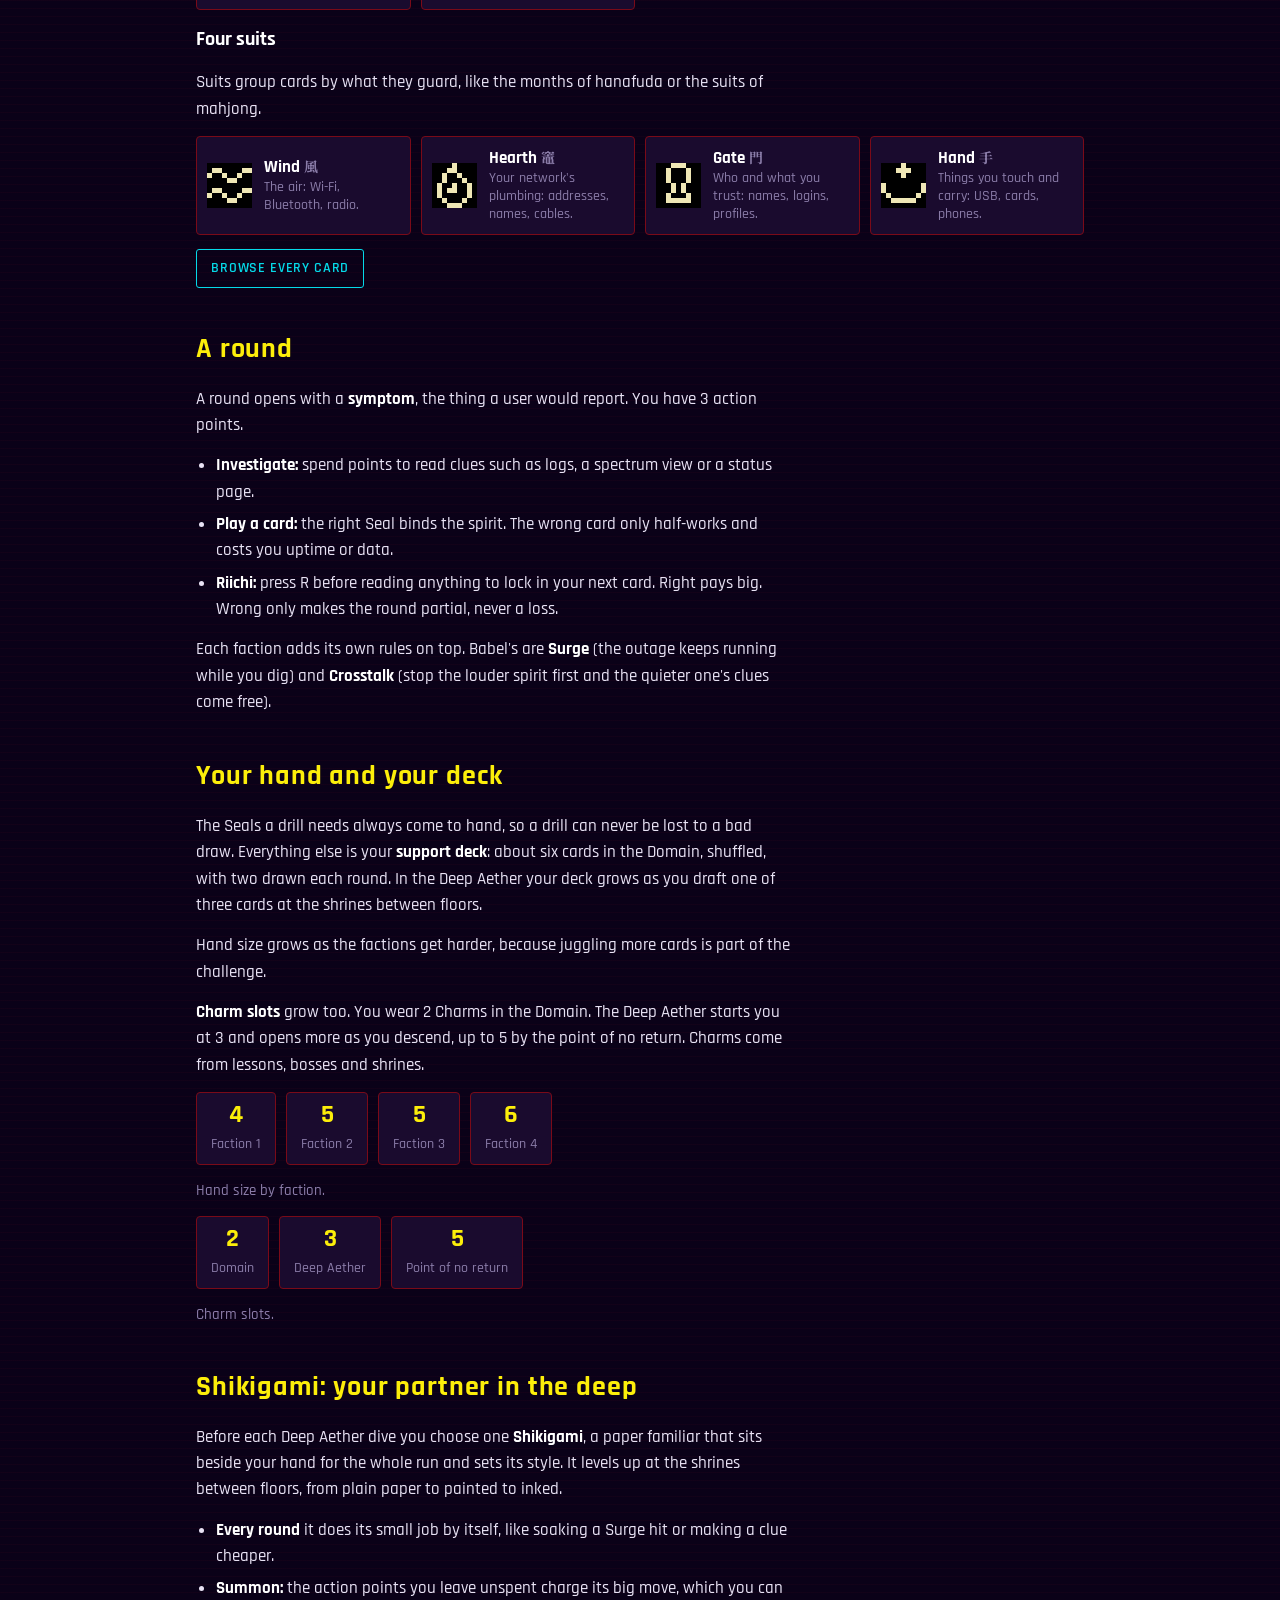
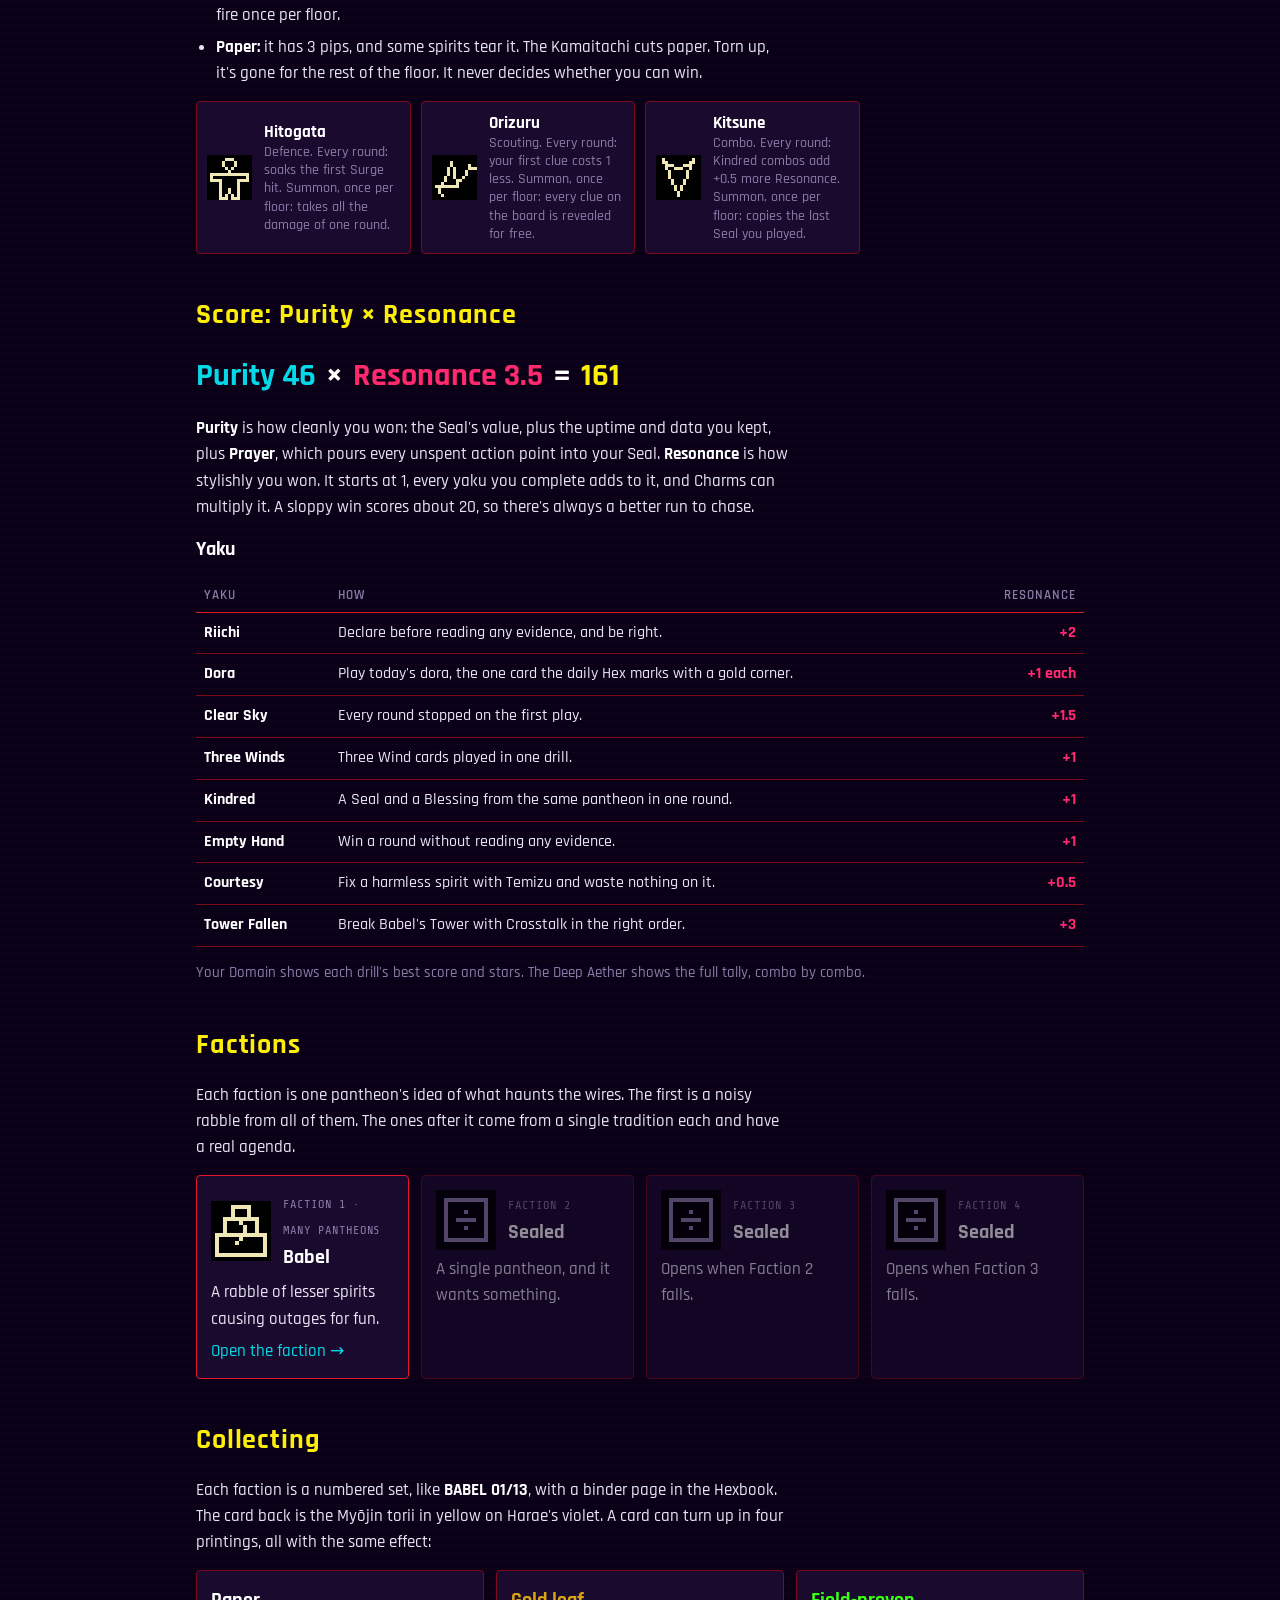
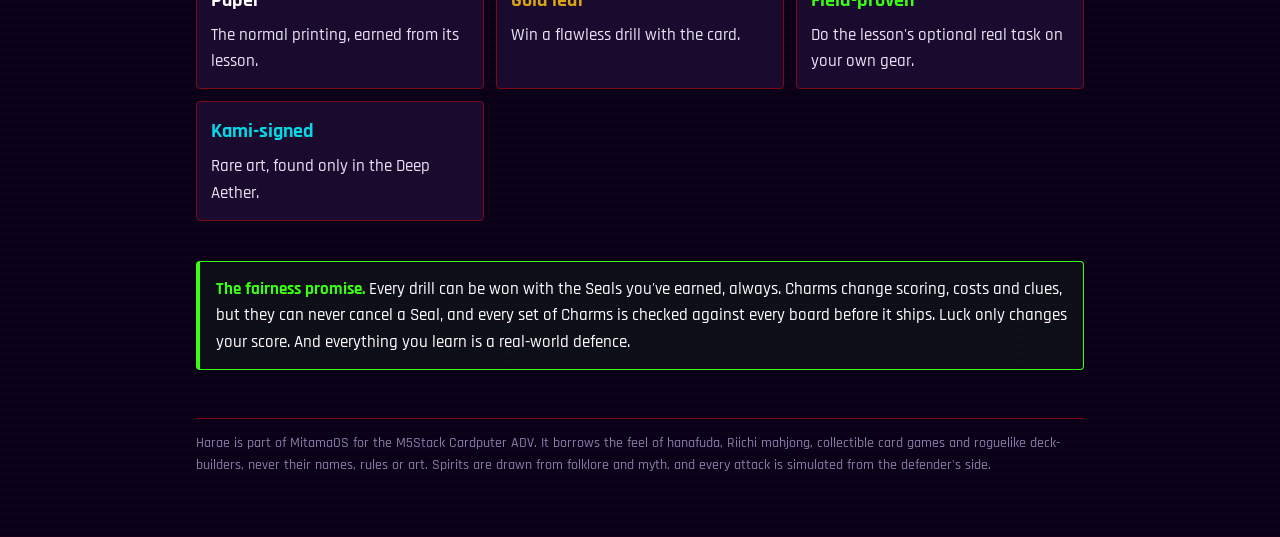
==== commit 85e14b4d: "Harae: split one-shot cards into Norito, add charm slots Charms are worn and bend a rule while equip" ====
--- a/docs/harae/index.html
+++ b/docs/harae/index.html
@@ -56,7 +56,7 @@
   <p class="txt">Seals carry the name of the spirit they bind, the way real sealing charms do. Blessings carry the name of the kami who grants them. On the Cardputer a card has <b>no text at all</b>, only pixel symbols drawn at the screen's real size, so a hand of cards reads at a glance.</p>
   <div class="anat"><canvas id="anat" class="px" width="116" height="208"></canvas>
     <ol><li><b>Suit</b>, top left: the part of your world the card guards.</li><li><b>Cost</b>, top right: action points to play it. A dash means free.</li><li><b>Sigil</b>, centre: the spirit a Seal binds, or the kami or object behind the card.</li><li><b>Stamp</b>, bottom: the card's kind, told apart by shape and colour.</li></ol></div>
-  <h3>Five kinds</h3>
+  <h3>Six kinds</h3>
   <div class="legend" id="kinds"></div>
   <h3>Four suits</h3>
   <p class="txt">Suits group cards by what they guard, like the months of hanafuda or the suits of mahjong.</p>
@@ -79,7 +79,11 @@
   <h2>Your hand and your deck</h2>
   <p class="txt">The Seals a drill needs always come to hand, so a drill can never be lost to a bad draw. Everything else is your <b>support deck</b>: about six cards in the Domain, shuffled, with two drawn each round. In the Deep Aether your deck grows as you draft one of three cards at the shrines between floors.</p>
   <p class="txt">Hand size grows as the factions get harder, because juggling more cards is part of the challenge.</p>
+  <p class="txt"><b>Charm slots</b> grow too. You wear 2 Charms in the Domain. The Deep Aether starts you at 3 and opens more as you descend, up to 5 by the point of no return. Charms come from lessons, bosses and shrines.</p>
   <div class="hand"><div><b>4</b><small>Faction 1</small></div><div><b>5</b><small>Faction 2</small></div><div><b>5</b><small>Faction 3</small></div><div><b>6</b><small>Faction 4</small></div></div>
+  <p class="cap">Hand size by faction.</p>
+  <div class="hand"><div><b>2</b><small>Domain</small></div><div><b>3</b><small>Deep Aether</small></div><div><b>5</b><small>Point of no return</small></div></div>
+  <p class="cap">Charm slots.</p>
 </section>
 
 <section>
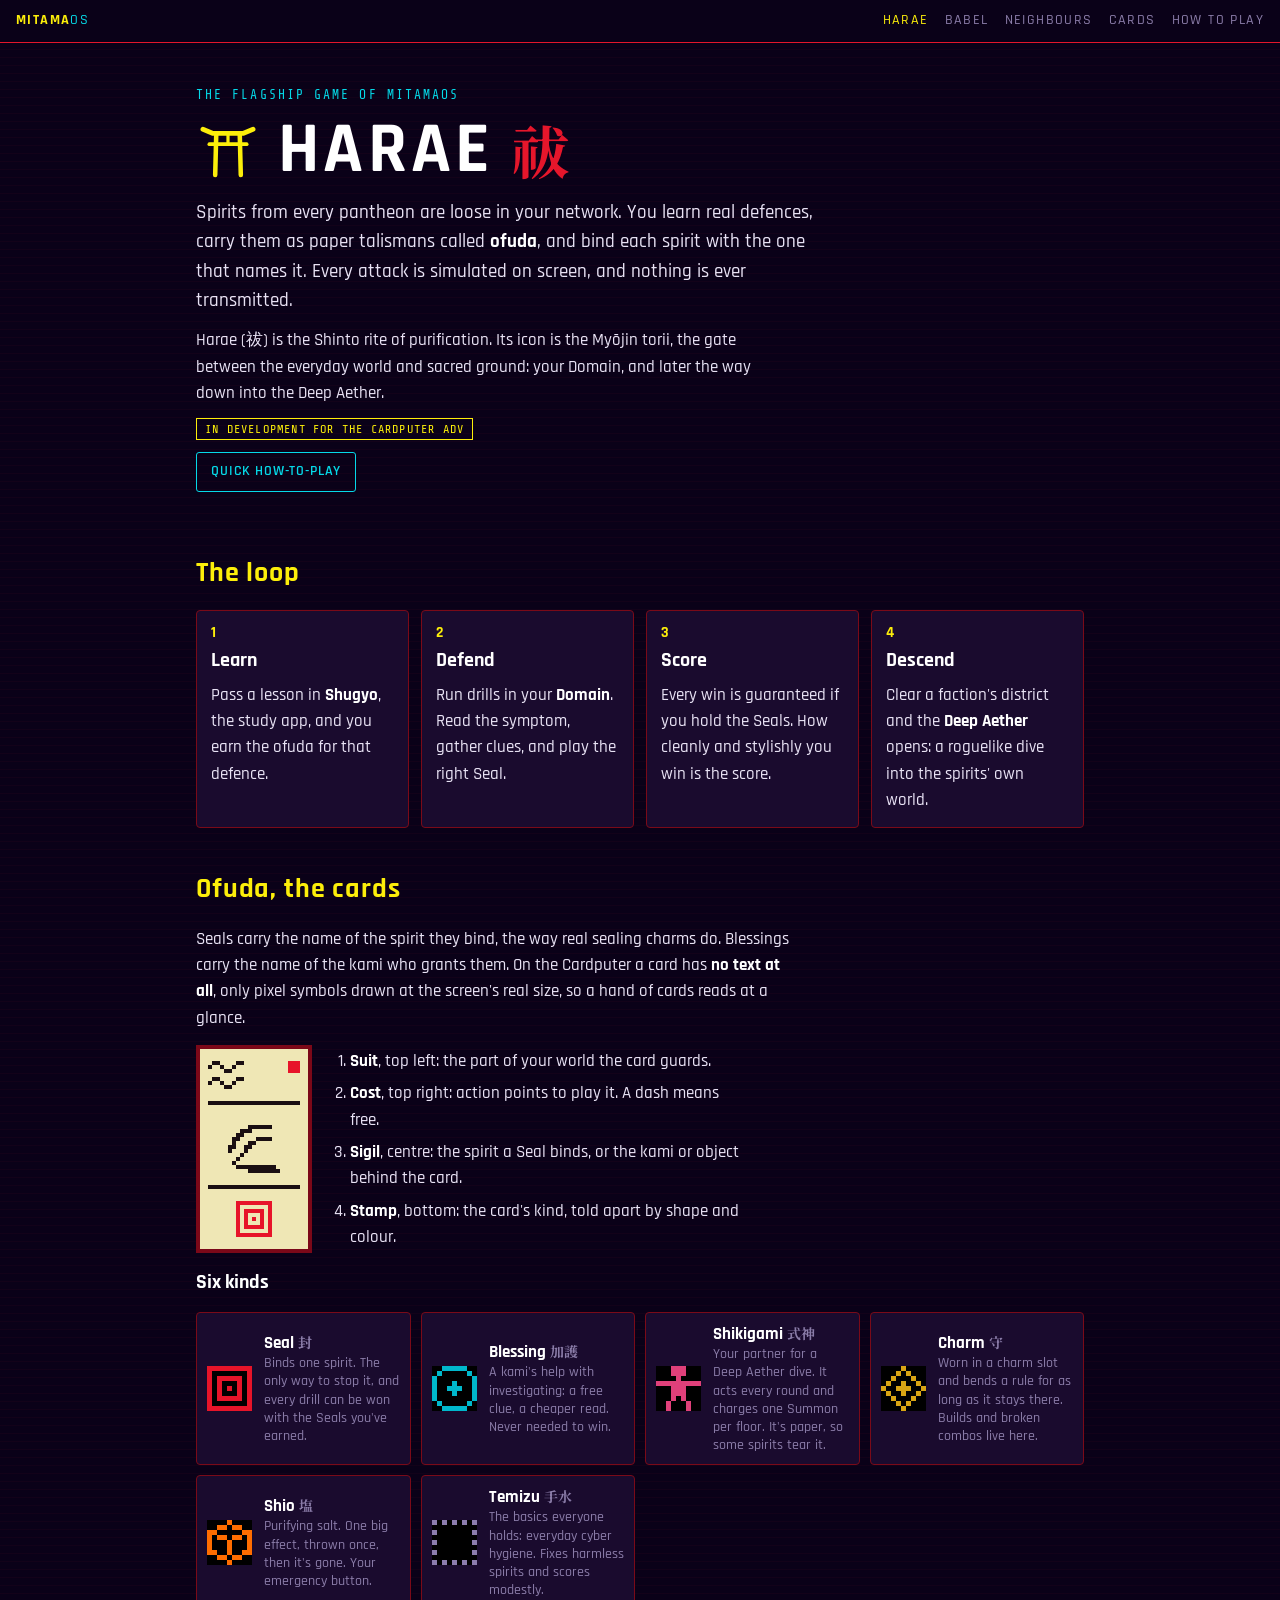
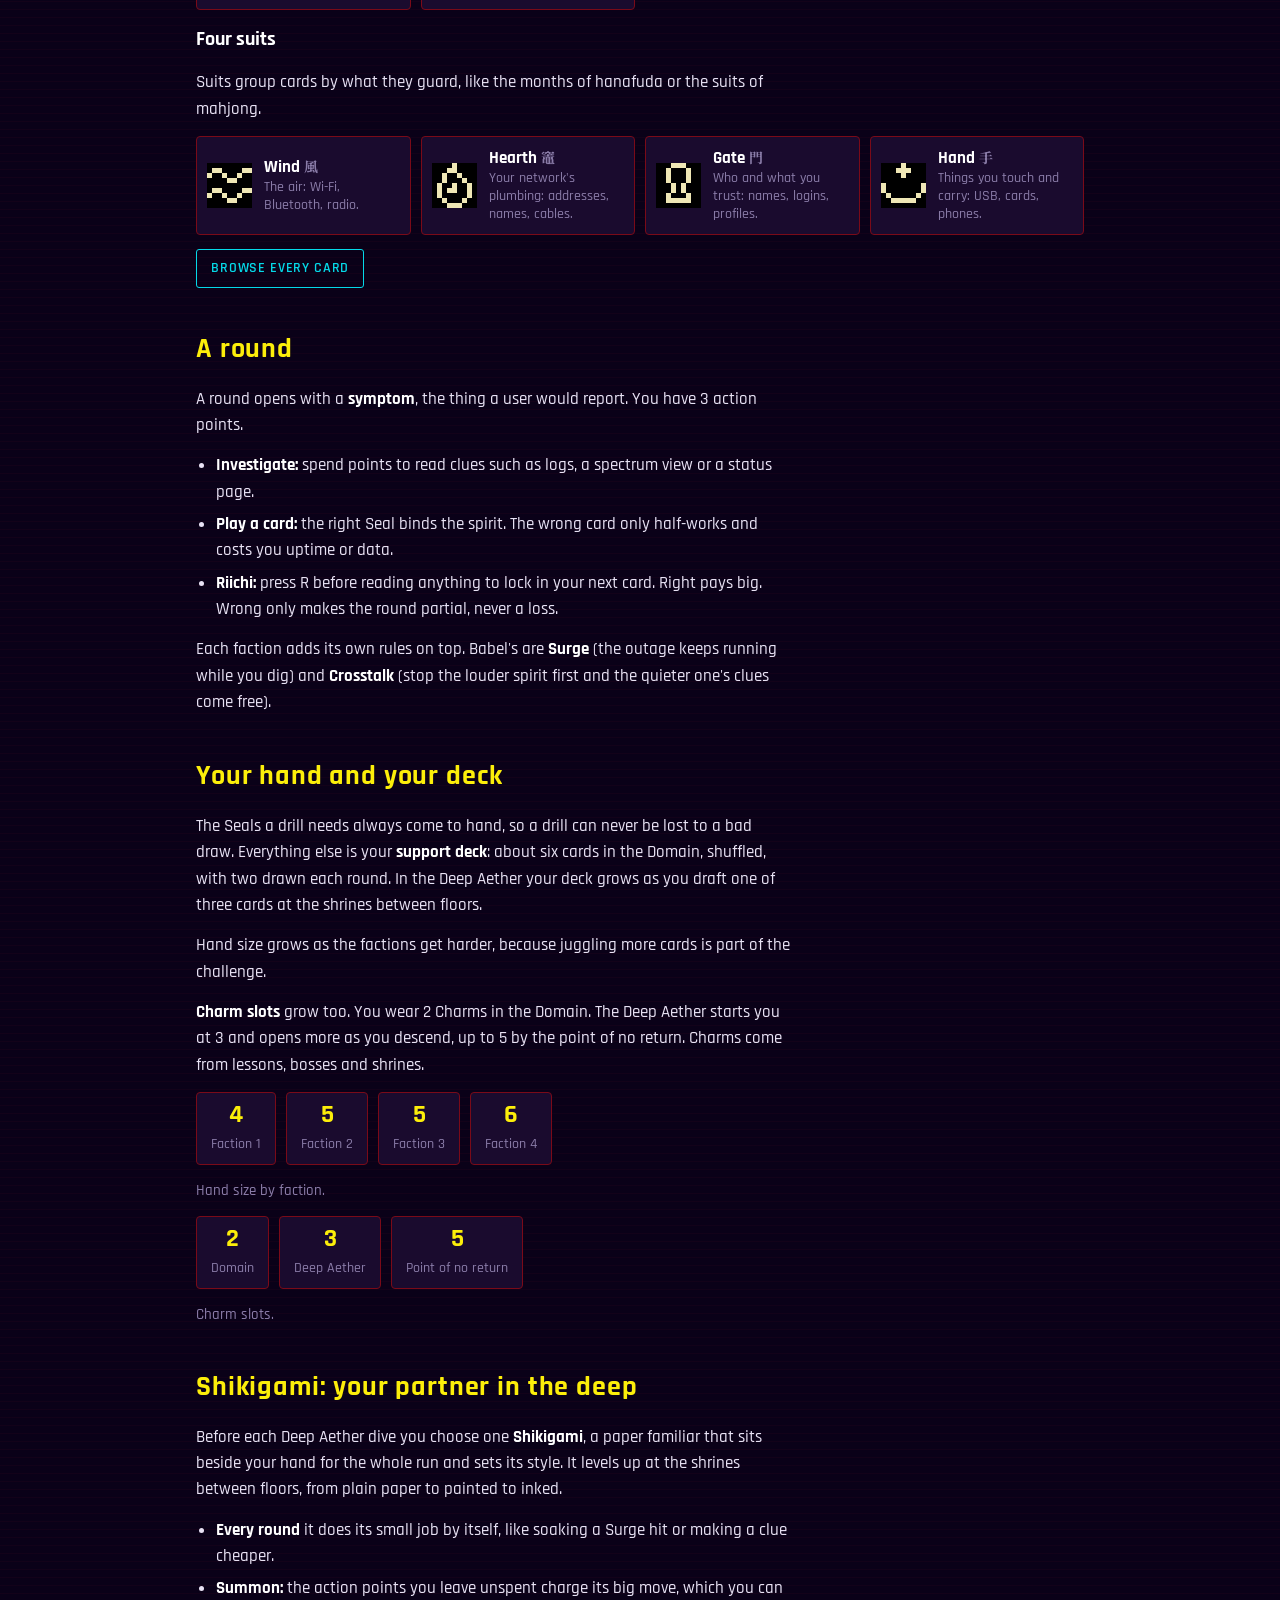
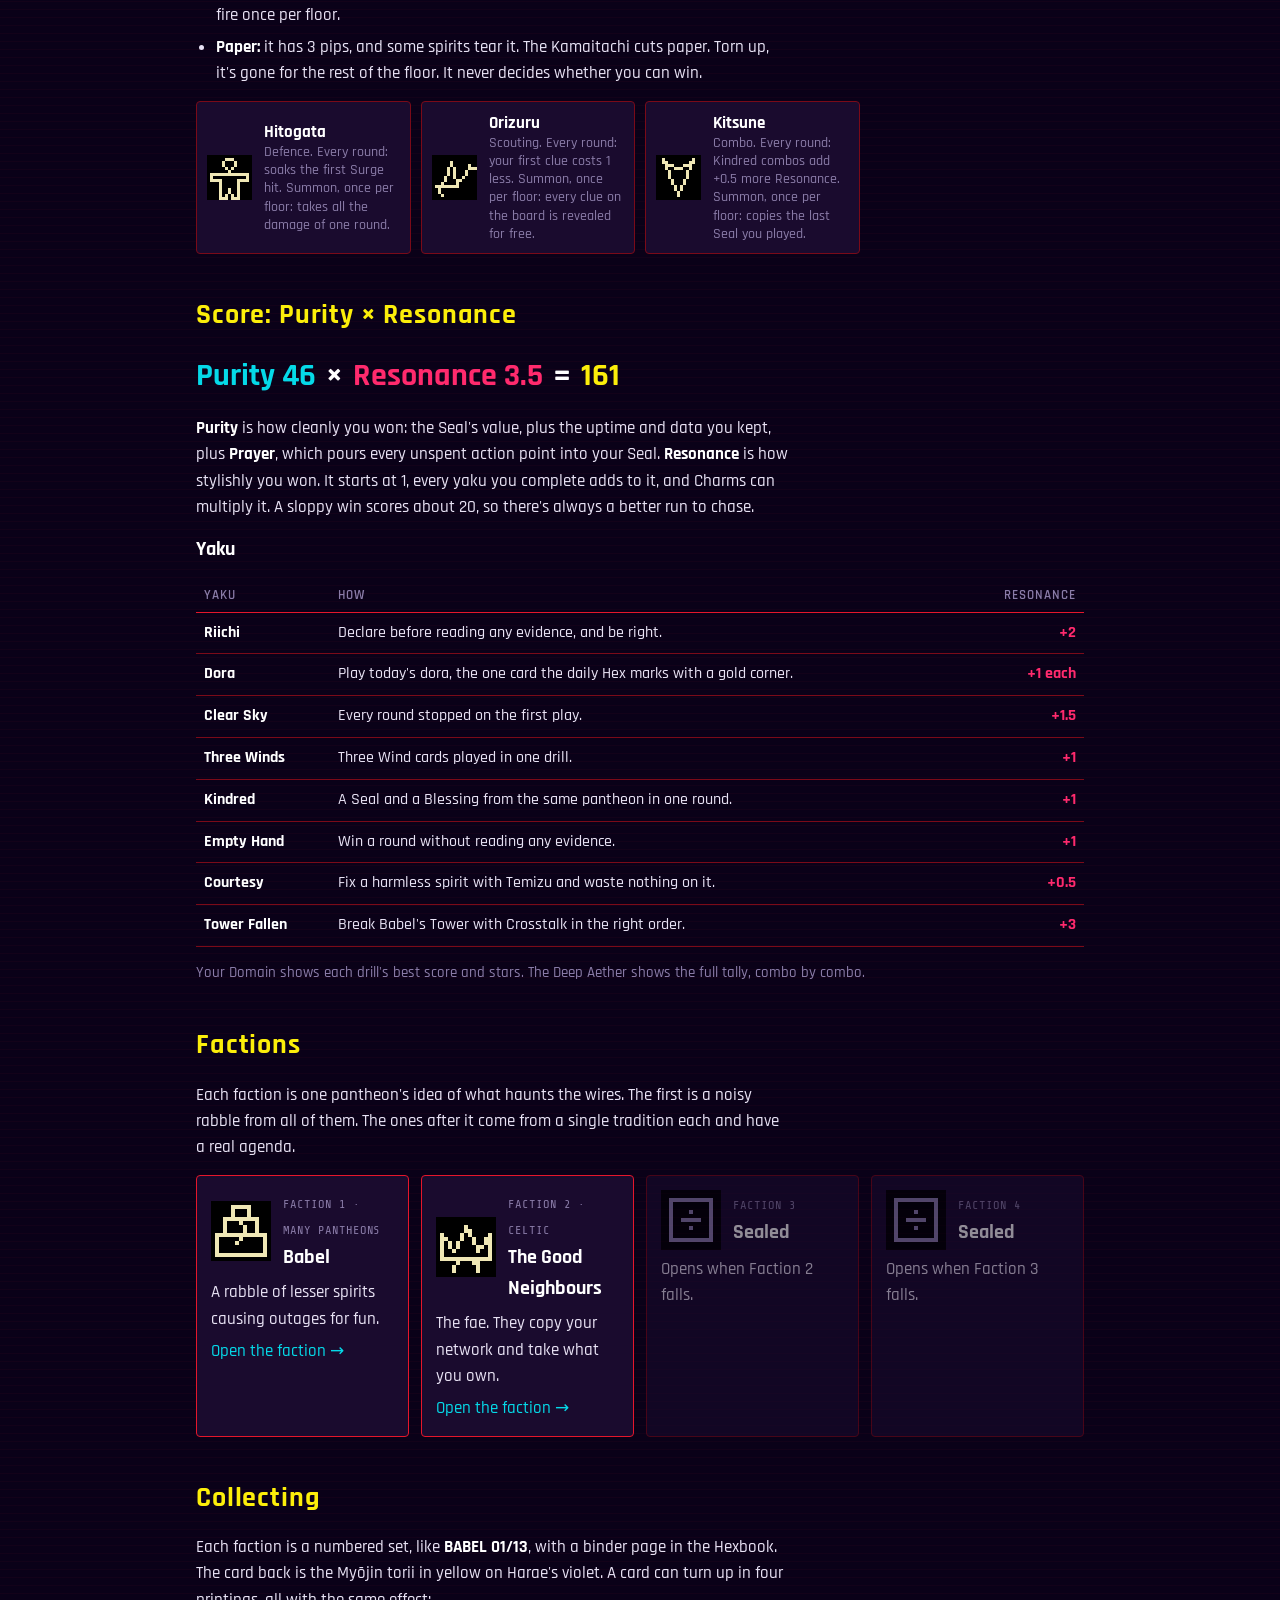
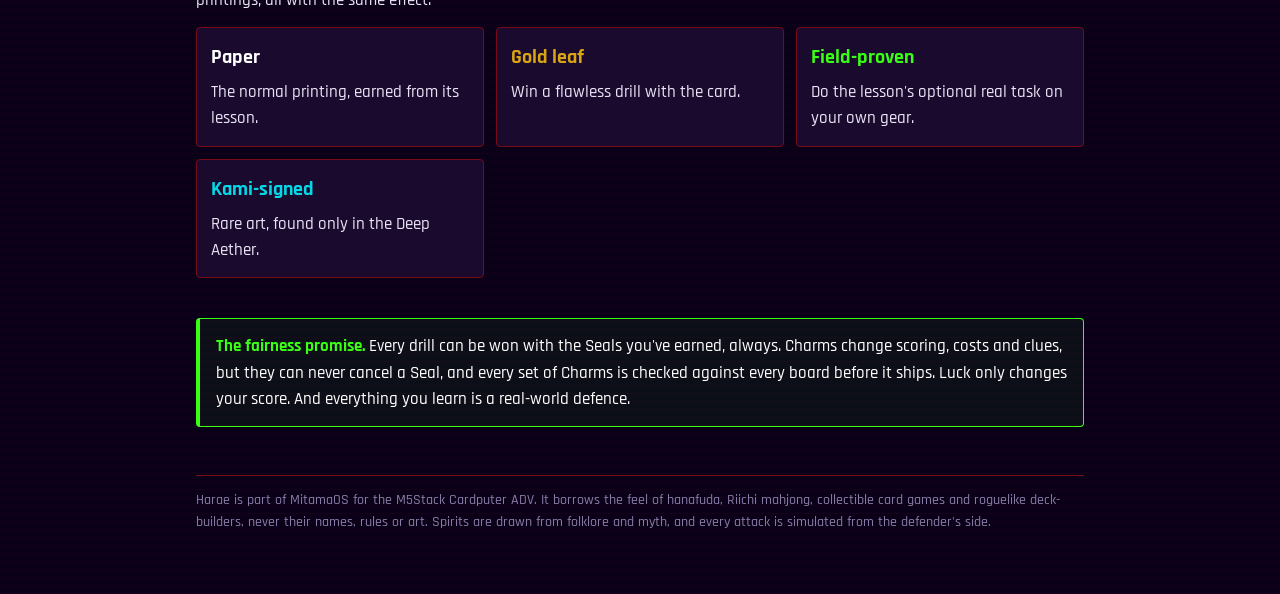
==== commit 82a8609a: "Harae: add the Good Neighbours, faction 2 The Celtic fae as a public faction page (harae/neighbours." ====
--- a/docs/harae/index.html
+++ b/docs/harae/index.html
@@ -29,7 +29,7 @@
 </style>
 </head>
 <body>
-<nav><a class="home" href="../index.html"><b>Mitama</b>OS</a><span class="links"><a href="index.html" aria-current="page">Harae</a><a href="babel.html">Babel</a><a href="cards.html">Cards</a><a href="../harae.html">How to play</a></span></nav>
+<nav><a class="home" href="../index.html"><b>Mitama</b>OS</a><span class="links"><a href="index.html" aria-current="page">Harae</a><a href="babel.html">Babel</a><a href="neighbours.html">Neighbours</a><a href="cards.html">Cards</a><a href="../harae.html">How to play</a></span></nav>
 <div class="wrap">
 
 <header class="hero">
@@ -149,7 +149,7 @@
 const sh=document.getElementById("shiki");for(const c of O.CARDS.filter(c=>c.set==="SHIKI")){const a=document.createElement("a");a.className="sym";a.href="cards.html#"+c.id;a.style.color="inherit";
   a.innerHTML=`<canvas width="45" height="45"></canvas><div><b>${c.name}</b><small>${c.style}. ${c.effect}</small></div>`;sh.appendChild(a);const x=a.querySelector("canvas").getContext("2d");x.fillStyle="#000";x.fillRect(0,0,45,45);O.spirit(x,c.sp,0,0,"#efe7b5",3)}
 const F=[["babel.html","tower","Babel","Faction 1 · Many pantheons","A rabble of lesser spirits causing outages for fun.",false],
- [null,"sealed","Sealed","Faction 2","A single pantheon, and it wants something.",true],
+ ["neighbours.html","nicnevin","The Good Neighbours","Faction 2 · Celtic","The fae. They copy your network and take what you own.",false],
  [null,"sealed","Sealed","Faction 3","Opens when Faction 2 falls.",true],
  [null,"sealed","Sealed","Faction 4","Opens when Faction 3 falls.",true]];
 const fac=document.getElementById("fac");
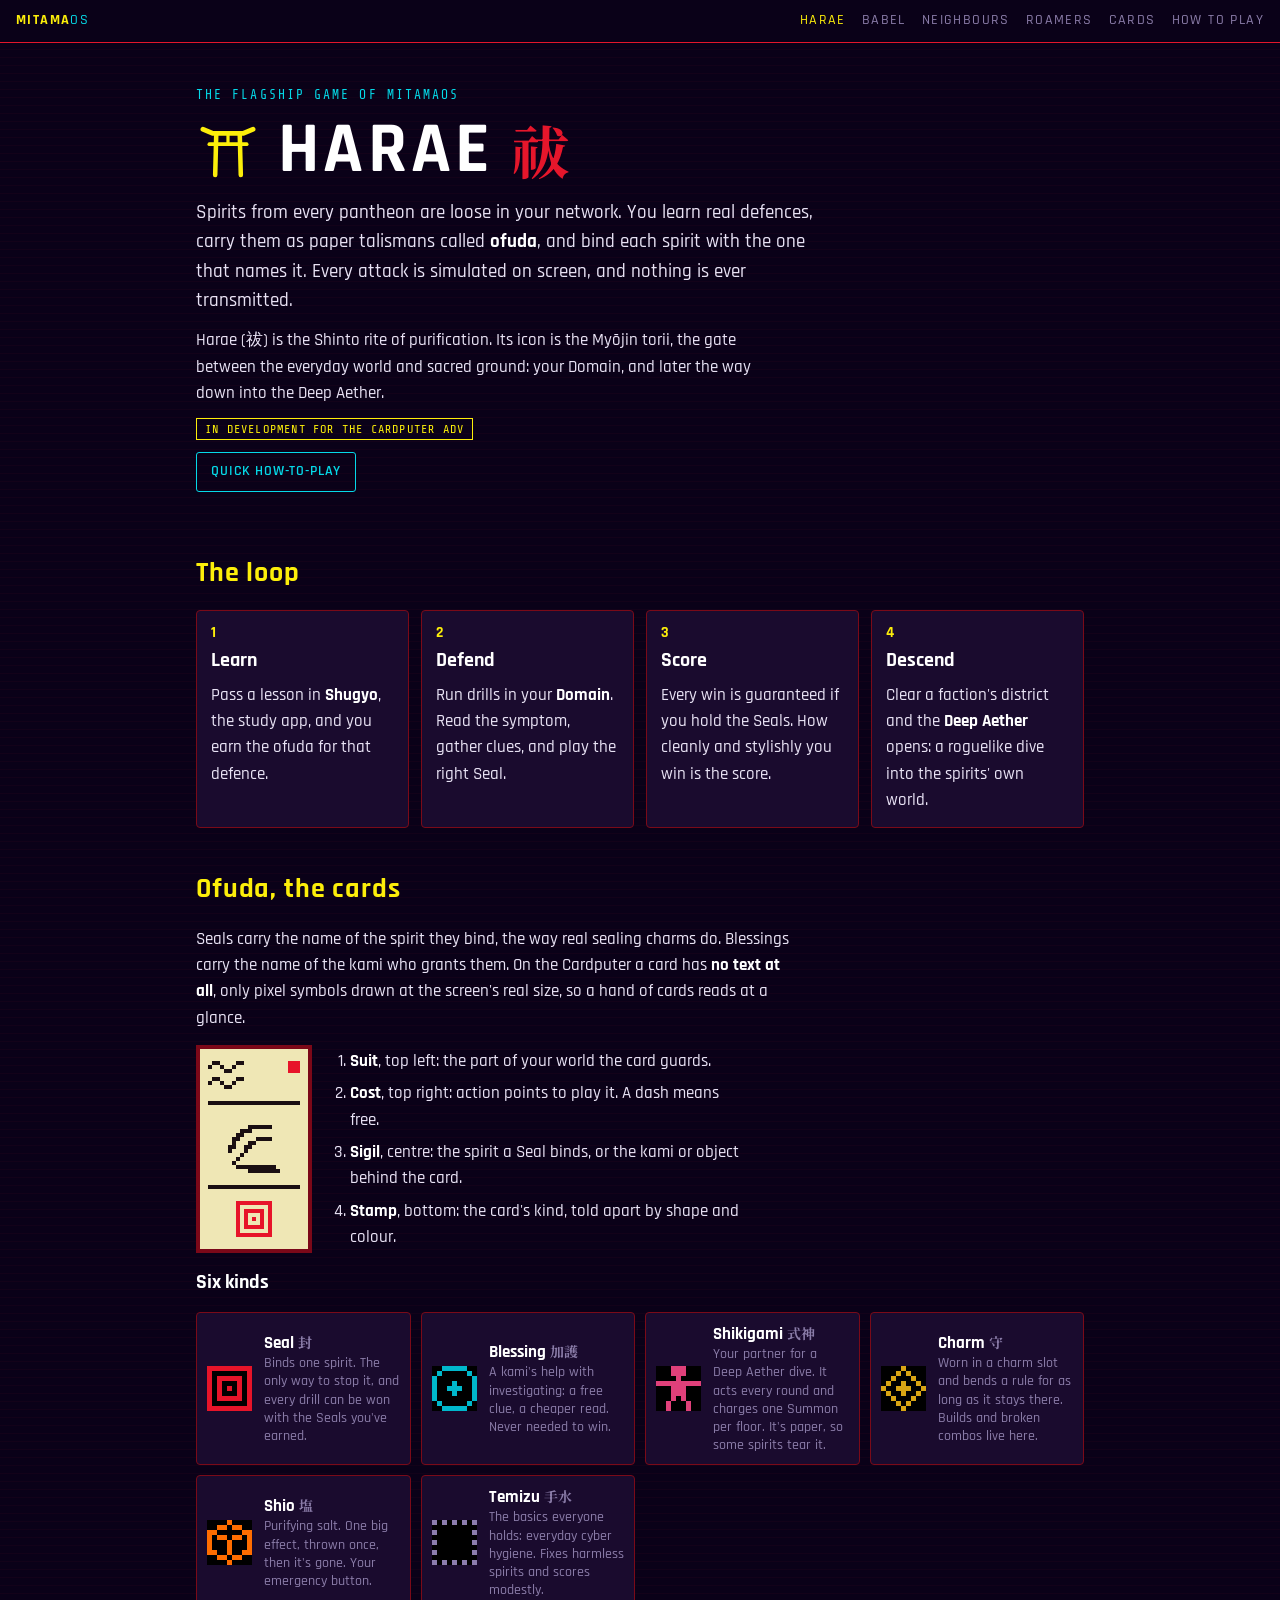
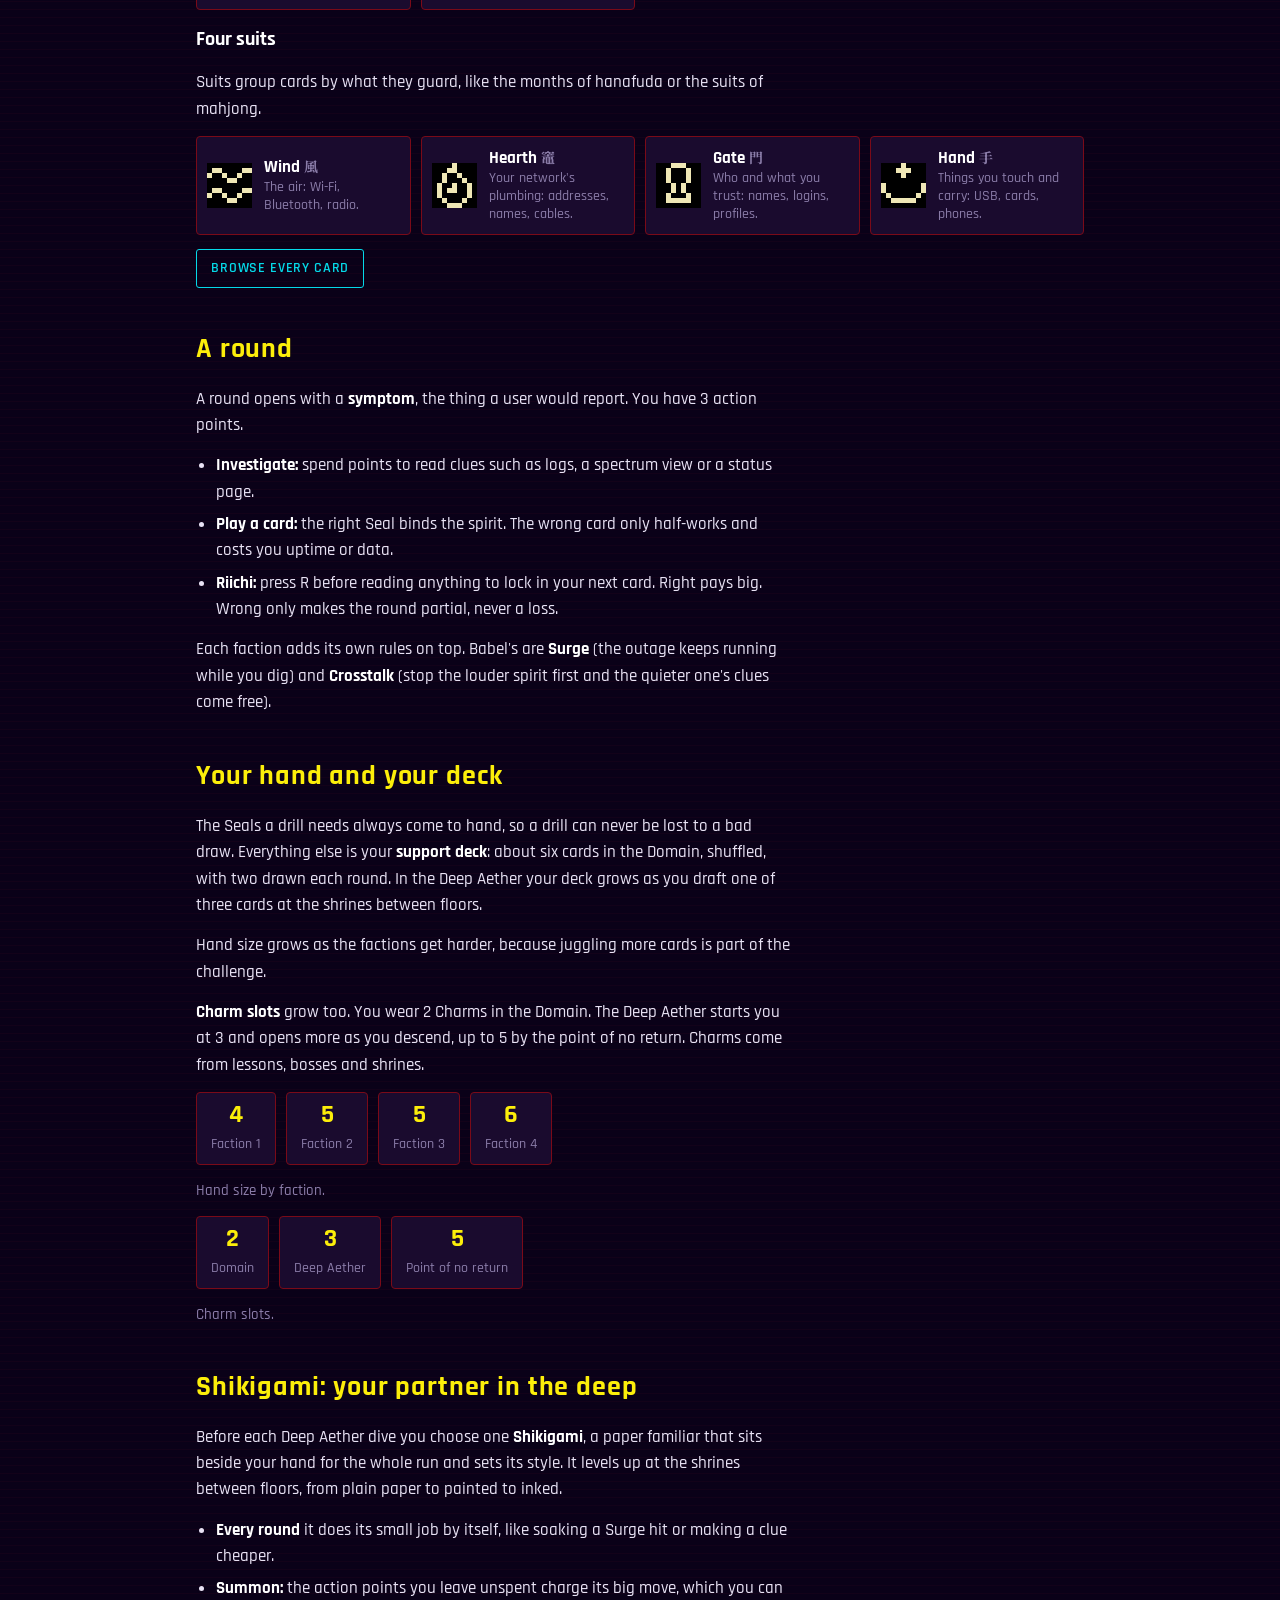
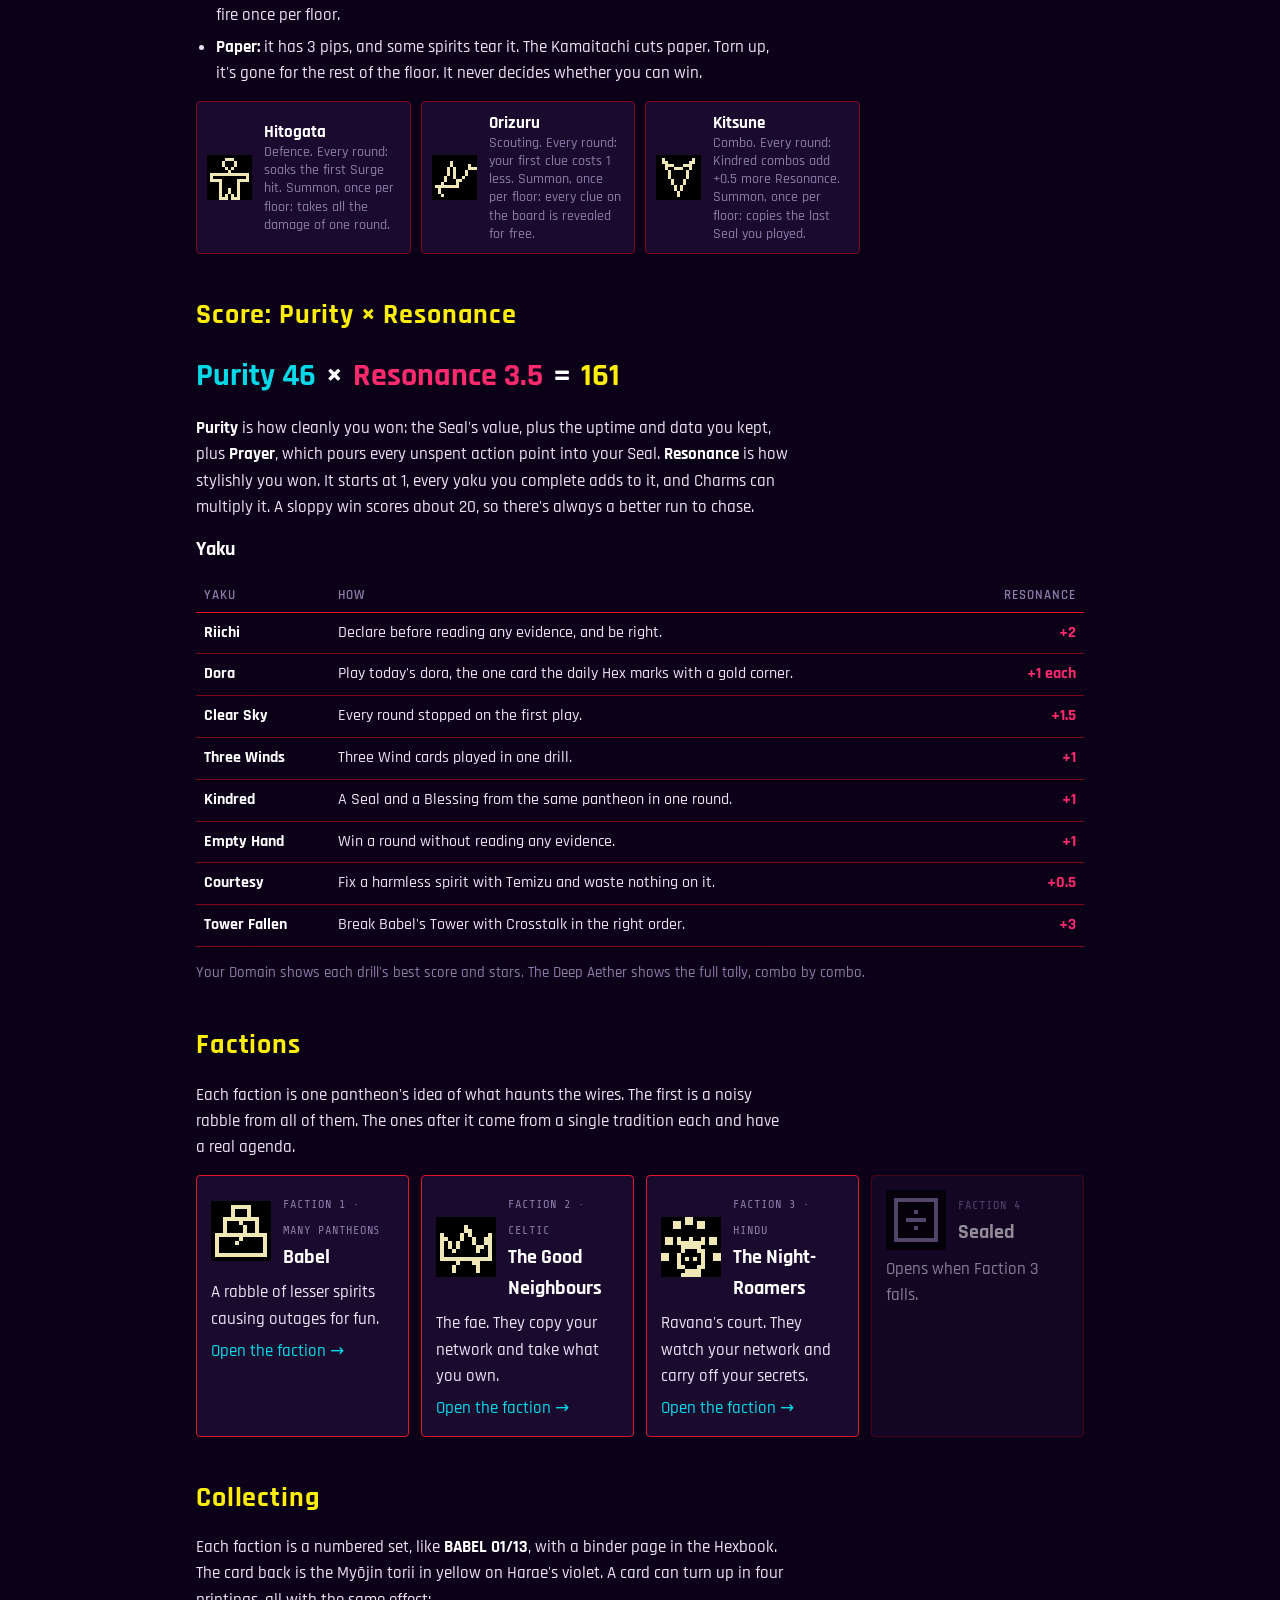
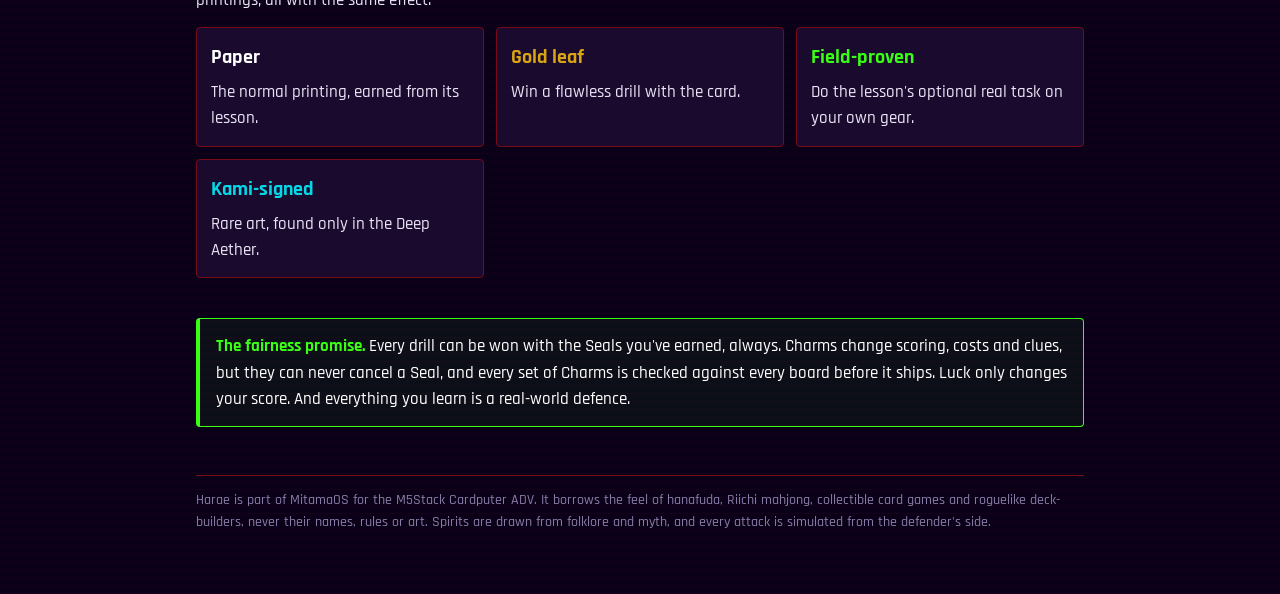
==== commit 7c551018: "Harae: add the Night-Roamers, faction 3 Ravana's rakshasa court from the Ramayana as a public factio" ====
--- a/docs/harae/index.html
+++ b/docs/harae/index.html
@@ -29,7 +29,7 @@
 </style>
 </head>
 <body>
-<nav><a class="home" href="../index.html"><b>Mitama</b>OS</a><span class="links"><a href="index.html" aria-current="page">Harae</a><a href="babel.html">Babel</a><a href="neighbours.html">Neighbours</a><a href="cards.html">Cards</a><a href="../harae.html">How to play</a></span></nav>
+<nav><a class="home" href="../index.html"><b>Mitama</b>OS</a><span class="links"><a href="index.html" aria-current="page">Harae</a><a href="babel.html">Babel</a><a href="neighbours.html">Neighbours</a><a href="roamers.html">Roamers</a><a href="cards.html">Cards</a><a href="../harae.html">How to play</a></span></nav>
 <div class="wrap">
 
 <header class="hero">
@@ -150,7 +150,7 @@
   a.innerHTML=`<canvas width="45" height="45"></canvas><div><b>${c.name}</b><small>${c.style}. ${c.effect}</small></div>`;sh.appendChild(a);const x=a.querySelector("canvas").getContext("2d");x.fillStyle="#000";x.fillRect(0,0,45,45);O.spirit(x,c.sp,0,0,"#efe7b5",3)}
 const F=[["babel.html","tower","Babel","Faction 1 · Many pantheons","A rabble of lesser spirits causing outages for fun.",false],
  ["neighbours.html","nicnevin","The Good Neighbours","Faction 2 · Celtic","The fae. They copy your network and take what you own.",false],
- [null,"sealed","Sealed","Faction 3","Opens when Faction 2 falls.",true],
+ ["roamers.html","ravana","The Night-Roamers","Faction 3 · Hindu","Ravana's court. They watch your network and carry off your secrets.",false],
  [null,"sealed","Sealed","Faction 4","Opens when Faction 3 falls.",true]];
 const fac=document.getElementById("fac");
 for(const [href,sp,name,tag,desc,locked] of F){const d=document.createElement(href?"a":"div");if(href)d.href=href;d.className="box"+(locked?" locked":"");
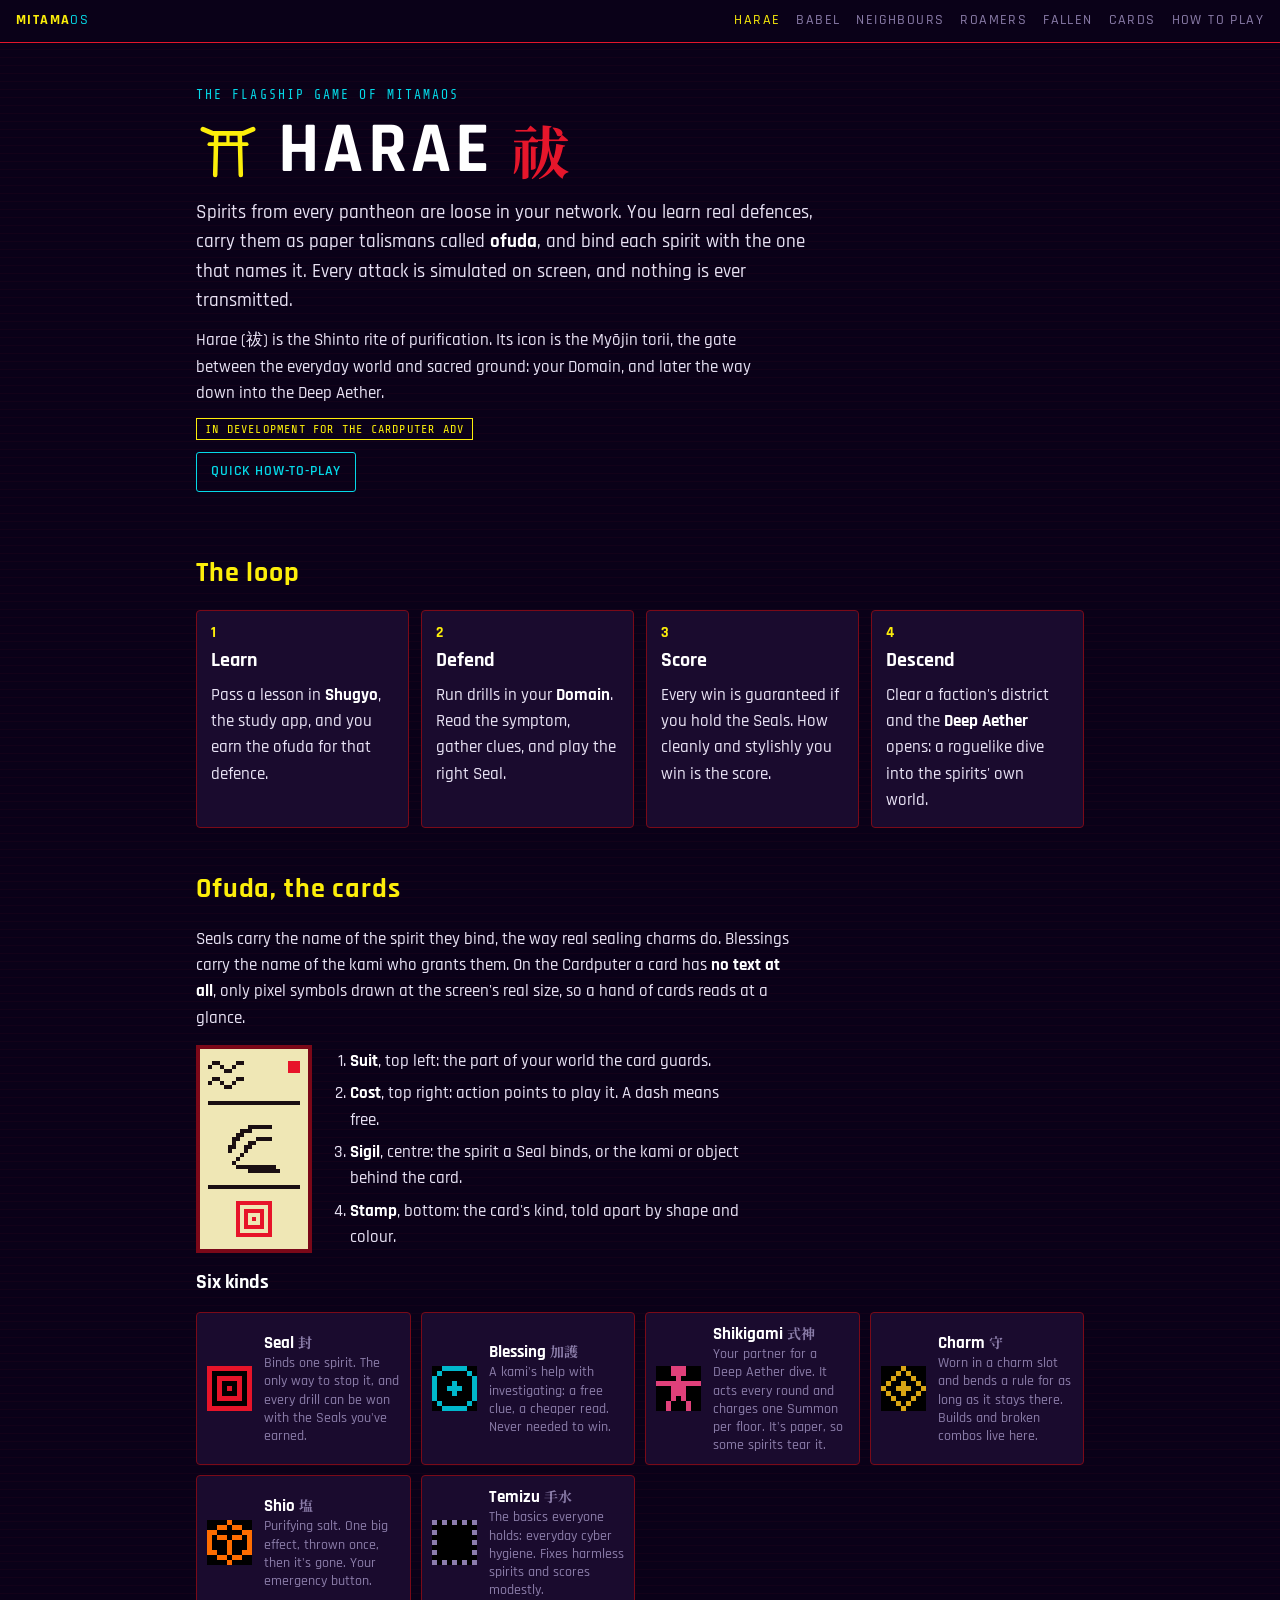
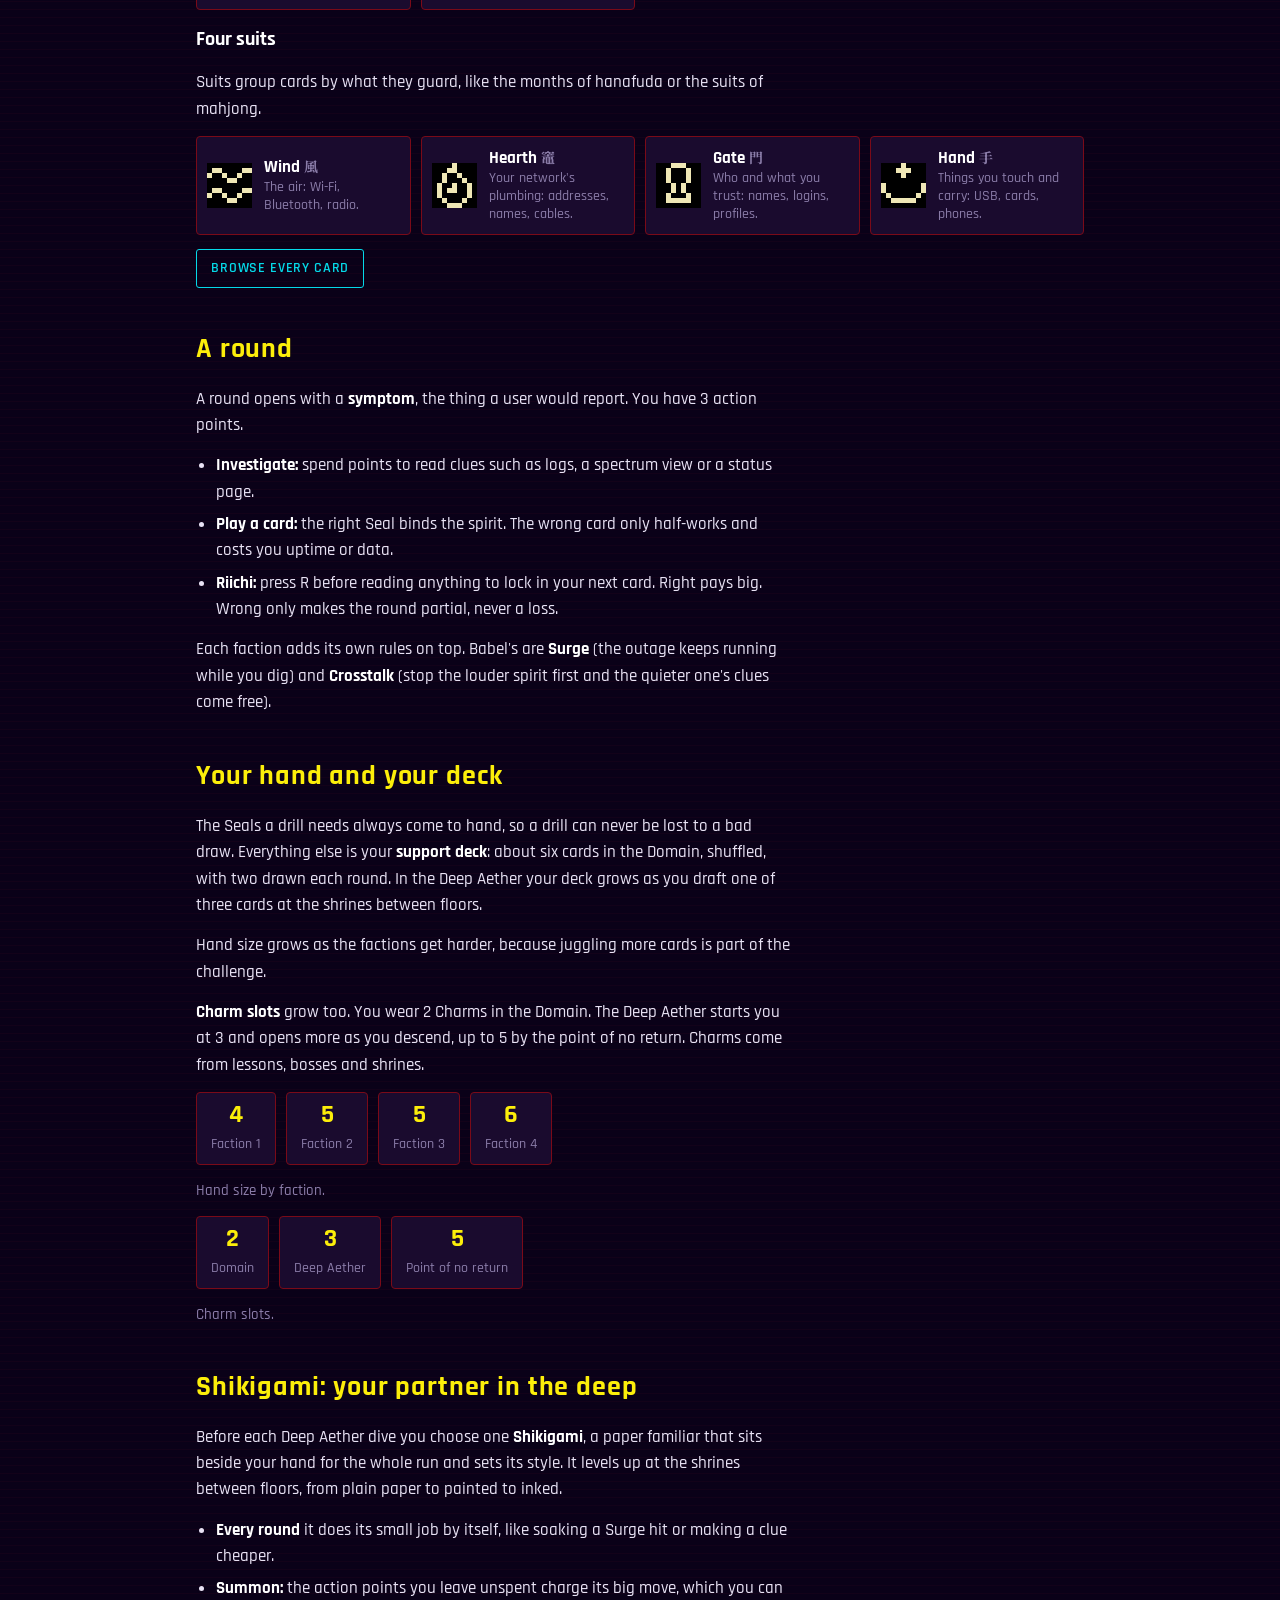
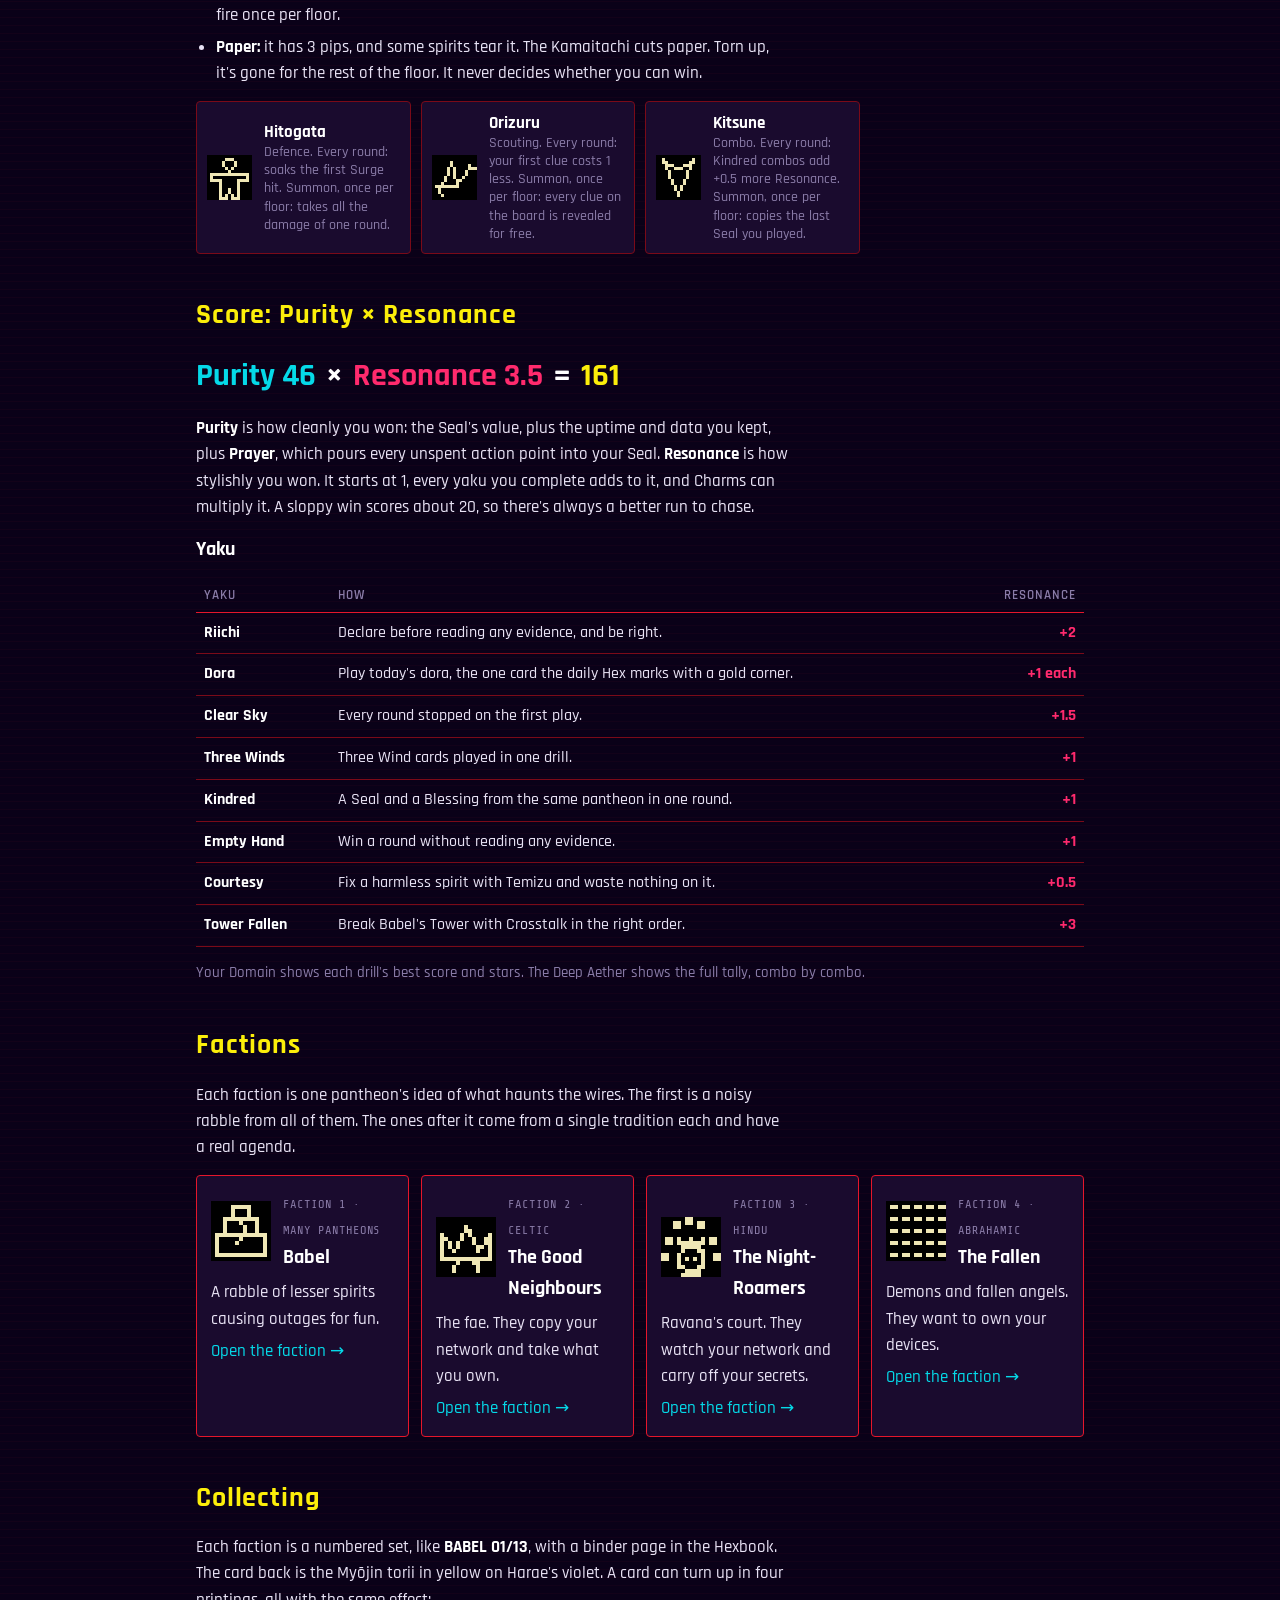
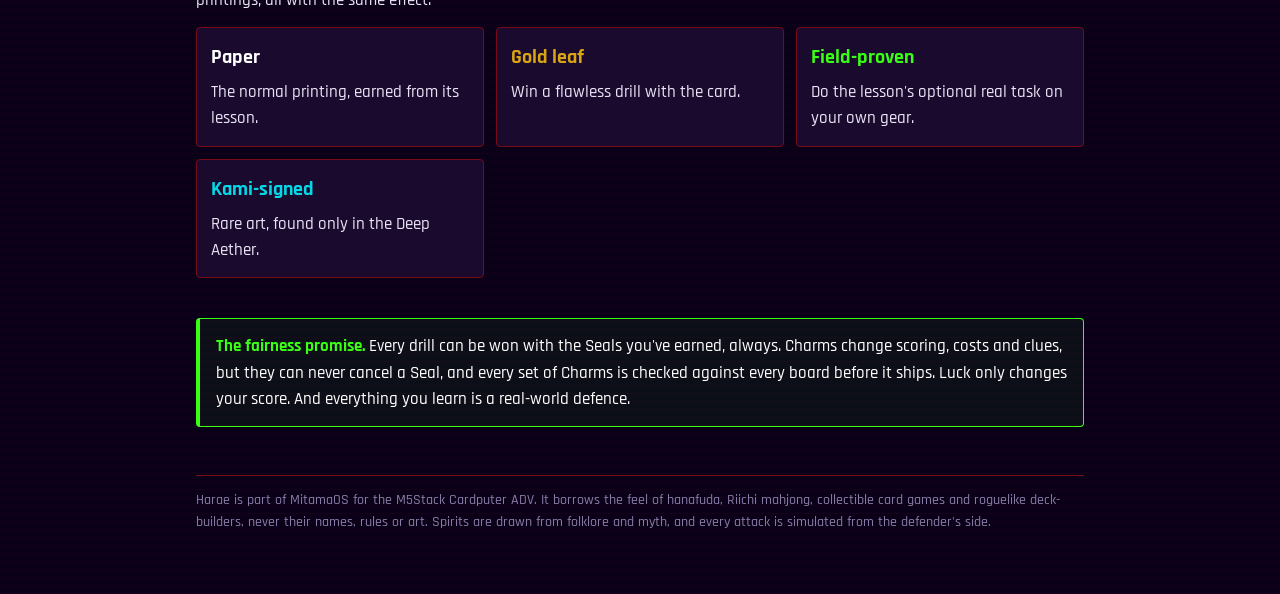
==== commit f4432114: "Harae: add the Fallen, faction 4 Demons and fallen angels from the Torah, 1 Enoch, Jubilees, Tobit, " ====
--- a/docs/harae/index.html
+++ b/docs/harae/index.html
@@ -29,7 +29,7 @@
 </style>
 </head>
 <body>
-<nav><a class="home" href="../index.html"><b>Mitama</b>OS</a><span class="links"><a href="index.html" aria-current="page">Harae</a><a href="babel.html">Babel</a><a href="neighbours.html">Neighbours</a><a href="roamers.html">Roamers</a><a href="cards.html">Cards</a><a href="../harae.html">How to play</a></span></nav>
+<nav><a class="home" href="../index.html"><b>Mitama</b>OS</a><span class="links"><a href="index.html" aria-current="page">Harae</a><a href="babel.html">Babel</a><a href="neighbours.html">Neighbours</a><a href="roamers.html">Roamers</a><a href="fallen.html">Fallen</a><a href="cards.html">Cards</a><a href="../harae.html">How to play</a></span></nav>
 <div class="wrap">
 
 <header class="hero">
@@ -151,7 +151,7 @@
 const F=[["babel.html","tower","Babel","Faction 1 · Many pantheons","A rabble of lesser spirits causing outages for fun.",false],
  ["neighbours.html","nicnevin","The Good Neighbours","Faction 2 · Celtic","The fae. They copy your network and take what you own.",false],
  ["roamers.html","ravana","The Night-Roamers","Faction 3 · Hindu","Ravana's court. They watch your network and carry off your secrets.",false],
- [null,"sealed","Sealed","Faction 4","Opens when Faction 3 falls.",true]];
+ ["fallen.html","legion","The Fallen","Faction 4 · Abrahamic","Demons and fallen angels. They want to own your devices.",false]];
 const fac=document.getElementById("fac");
 for(const [href,sp,name,tag,desc,locked] of F){const d=document.createElement(href?"a":"div");if(href)d.href=href;d.className="box"+(locked?" locked":"");
   d.innerHTML=`<div class="t"><canvas class="px" width="60" height="60"></canvas><div><span class="tag">${tag}</span><h3>${name}</h3></div></div><p class="txt">${desc}</p>${href?'<span style="color:var(--cyan)">Open the faction →</span>':""}`;
